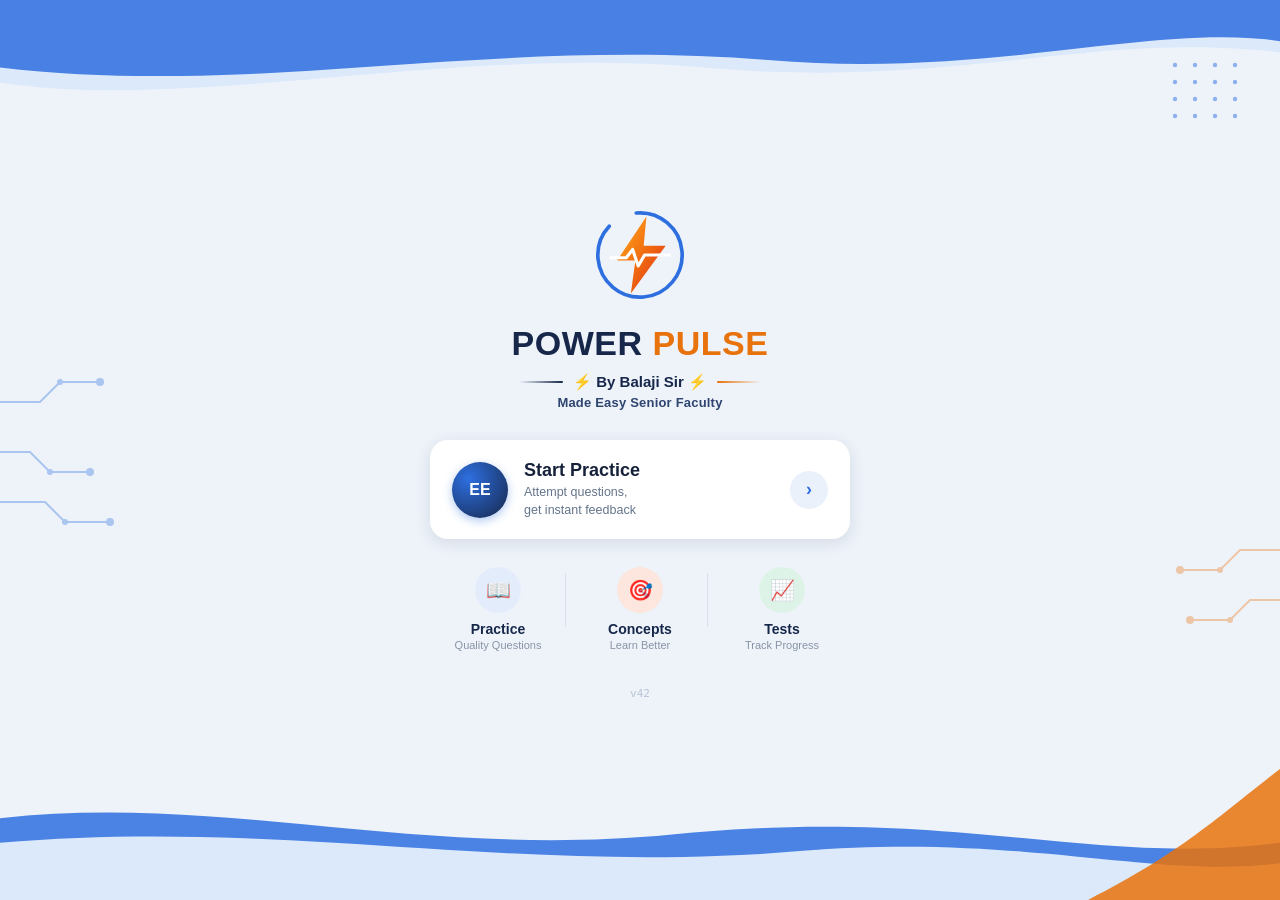
==== index.html @ 4024af56 "Update index.html" ====
<!DOCTYPE html>
<html lang="en">
<head>
<meta charset="UTF-8">
<meta name="viewport" content="width=device-width, initial-scale=1.0, viewport-fit=cover">
<title>Power Pulse - EEE Practice by Balaji Sir</title>
<meta name="theme-color" content="#16274A">
<link rel="manifest" href="manifest.json">
<link rel="apple-touch-icon" href="icons/icon-192.png">
<meta name="apple-mobile-web-app-capable" content="yes">
<meta name="apple-mobile-web-app-status-bar-style" content="black-translucent">
<link rel="stylesheet" href="style.css">
<link rel="stylesheet" href="libs/katex/katex.min.css">
<script>
// If this page was opened directly (bookmarked/shared link, not via the
// "Start Practice" card on the Power Pulse launcher), send the student
// there first - the launcher should always be the first thing they see.
if (!sessionStorage.getItem('cameFromLauncher')) {
  window.location.replace('home.html');
}
</script>
</head>
<body>

<header class="app-header">
  <a href="home.html" class="icon-btn home-link" aria-label="Home" style="text-decoration:none;display:flex;flex-direction:column;align-items:center;justify-content:center;gap:1px;width:auto;padding:0 4px;">
    <span style="font-size:20px;line-height:1;">&#8962;</span>
    <span style="font-size:8px;line-height:1;font-weight:700;letter-spacing:0.5px;">HOME</span>
  </a>
  <button id="backBtn" class="icon-btn" aria-label="Back">&#8592;</button>
  <button id="fwdBtn" class="icon-btn" aria-label="Forward">&#8594;</button>
  <button id="topicsBtn" class="icon-btn hidden" aria-label="Topics" style="display:flex;flex-direction:column;align-items:center;justify-content:center;gap:1px;width:auto;padding:0 4px;">
    <span style="font-size:18px;line-height:1;">&#9776;</span>
    <span style="font-size:8px;line-height:1;font-weight:700;letter-spacing:0.5px;">TOPICS</span>
  </button>
  <img src="icons/icon-192.png" alt="EE" style="width:28px;height:28px;border-radius:7px;">
  <h1 id="headerTitle">EEE Practice</h1>
  <button id="paletteToggleBtn" class="icon-btn hidden" aria-label="Question Palette">&#9638;</button>
</header>

<div id="examStrip" class="exam-strip hidden">
  <span id="examProgressText"></span>
  <span id="stopwatchDisplay" class="stopwatch-pill" aria-label="Optional stopwatch">&#9201; 00:00</span>
  <button id="calcToggleBtn" class="calc-toggle-btn" aria-label="Scientific calculator">&#128290;</button>
  <span class="self-paced-tag">Self-paced</span>
</div>

<div id="calcDrawer" class="calc-drawer calc-closed">
  <div class="calc-header">
    <span>Scientific Calculator</span>
    <button id="calcAngleModeBtn" class="calc-mode-btn">DEG</button>
    <button id="calcCloseBtn" class="calc-close-btn" aria-label="Close calculator">&#10005;</button>
  </div>
  <div id="calcDisplay" class="calc-display">0</div>
  <div class="calc-grid">
    <button class="calc-btn calc-fn" data-fn="sin">sin</button>
    <button class="calc-btn calc-fn" data-fn="cos">cos</button>
    <button class="calc-btn calc-fn" data-fn="tan">tan</button>
    <button class="calc-btn calc-op" data-val="(">(</button>
    <button class="calc-btn calc-op" data-val=")">)</button>

    <button class="calc-btn calc-fn" data-fn="log">log</button>
    <button class="calc-btn calc-fn" data-fn="ln">ln</button>
    <button class="calc-btn calc-fn" data-fn="sqrt">&#8730;</button>
    <button class="calc-btn calc-op" data-val="^">x^y</button>
    <button class="calc-btn calc-clear" data-action="clear">C</button>

    <button class="calc-btn calc-num" data-val="7">7</button>
    <button class="calc-btn calc-num" data-val="8">8</button>
    <button class="calc-btn calc-num" data-val="9">9</button>
    <button class="calc-btn calc-op" data-val="/">&#247;</button>
    <button class="calc-btn calc-back" data-action="back">&#9003;</button>

    <button class="calc-btn calc-num" data-val="4">4</button>
    <button class="calc-btn calc-num" data-val="5">5</button>
    <button class="calc-btn calc-num" data-val="6">6</button>
    <button class="calc-btn calc-op" data-val="*">&#215;</button>
    <button class="calc-btn calc-const" data-val="pi">&#960;</button>

    <button class="calc-btn calc-num" data-val="1">1</button>
    <button class="calc-btn calc-num" data-val="2">2</button>
    <button class="calc-btn calc-num" data-val="3">3</button>
    <button class="calc-btn calc-op" data-val="-">&#8722;</button>
    <button class="calc-btn calc-const" data-val="e">e</button>

    <button class="calc-btn calc-num" data-val="0">0</button>
    <button class="calc-btn calc-num" data-val=".">.</button>
    <button class="calc-btn calc-eq" data-action="equals">=</button>
    <button class="calc-btn calc-op" data-val="+">+</button>
    <button class="calc-btn calc-pct" data-val="%">%</button>
  </div>
</div>

<main id="app"></main>

<div id="examActionBar" class="exam-action-bar hidden">
  <button id="prevBtn" class="btn btn-secondary">&#8249; Previous</button>
  <button id="markReviewBtn" class="btn btn-secondary">Mark for Review &amp; Next</button>
  <button id="saveNextBtn" class="btn btn-primary">Save &amp; Next</button>
</div>

<div id="paletteOverlay" class="palette-overlay hidden">
  <div class="palette-sheet">
    <div class="palette-header">
      <h2>Question Palette</h2>
      <button id="closePaletteBtn" class="icon-btn" aria-label="Close">&times;</button>
    </div>
    <div class="palette-legend">
      <span><i class="dot dot-not-visited"></i>Not Visited</span>
      <span><i class="dot dot-not-answered"></i>Not Answered</span>
      <span><i class="dot dot-answered"></i>Answered</span>
      <span><i class="dot dot-marked"></i>Marked for Review</span>
    </div>
    <div id="paletteGrid" class="palette-grid"></div>
    <button id="submitTestBtn" class="btn btn-primary full-width">Submit Test</button>
  </div>
</div>

<div id="submitConfirmModal" class="modal hidden">
  <div class="modal-box">
    <h2>Submit Test?</h2>
    <div id="submitSummary" class="submit-summary"></div>
    <div class="modal-actions">
      <button id="cancelSubmitBtn" class="btn btn-secondary">Continue Test</button>
      <button id="confirmSubmitBtn" class="btn btn-primary">Yes, Submit</button>
    </div>
  </div>
</div>

<div id="videoPromptModal" class="modal hidden">
  <div class="modal-box">
    <h2>Video Solution</h2>
    <p>That wasn't correct. Would you like to watch the video solution?</p>
    <div class="modal-actions">
      <button id="watchNowBtn" class="btn btn-primary">Watch Now</button>
      <button id="watchAfterBtn" class="btn btn-secondary">After Test</button>
    </div>
  </div>
</div>

<div id="videoPlayerModal" class="modal hidden">
  <div class="modal-box modal-video">
    <div class="video-wrap">
      <iframe id="videoFrame" src="" title="Video Solution" allow="autoplay; encrypted-media" allowfullscreen></iframe>
      <video id="videoFileEl" class="hidden" controls playsinline></video>
    </div>
    <button id="closeVideoBtn" class="btn btn-primary full-width">Done - Continue</button>
  </div>
</div>

<script src="libs/katex/katex.min.js"></script>
<script src="libs/katex/auto-render.min.js"></script>
<script src="app.js"></script>
</body>
</html>
---- style.css ----
:root{
  --primary:#16274A;
  --primary-light:#2E4570;
  --accent:#C97A2B;
  --accent-light:#E8A33D;
  --correct:#2F9E52;
  --wrong:#D64545;
  --marked:#7B4FA0;
  --notvisited:#9AA5B8;
  --bg:#EAF1F6;
  --card:#ffffff;
  --text:#16213A;
  --muted:#64748B;
  --mono:ui-monospace,SFMono-Regular,Menlo,Consolas,'Liberation Mono',monospace;
}
*{box-sizing:border-box;margin:0;padding:0;}
body{
  font-family:-apple-system,BlinkMacSystemFont,'Segoe UI',Roboto,Arial,sans-serif;
  background-color:var(--bg);
  /* Faint blueprint/graph-paper grid - the signature backdrop texture */
  background-image:
    linear-gradient(rgba(22,39,74,0.045) 1px, transparent 1px),
    linear-gradient(90deg, rgba(22,39,74,0.045) 1px, transparent 1px);
  background-size:22px 22px;
  color:var(--text);
  padding-bottom:24px;
  min-height:100vh;
}
.app-header{
  background:var(--primary);
  background-image:linear-gradient(135deg, var(--primary) 0%, var(--primary-light) 100%);
  color:#fff;
  display:flex;
  align-items:center;
  gap:12px;
  padding:14px 16px;
  position:sticky;
  top:0;
  z-index:10;
  border-bottom:2px solid var(--accent);
  box-shadow:0 2px 8px rgba(22,39,74,0.15);
}
.app-header h1{font-size:17px;font-weight:700;flex:1;letter-spacing:0.2px;}
.icon-btn{
  background:none;border:none;color:#fff;font-size:20px;cursor:pointer;
  width:32px;height:32px;flex-shrink:0;
}
.hidden{display:none !important;}

.exam-strip{
  background:#DCE7F0;color:var(--primary);
  display:flex;justify-content:space-between;align-items:center;
  padding:8px 16px;font-size:13px;font-weight:700;
  position:sticky;top:58px;z-index:9;
  font-family:var(--mono);
  border-bottom:1px solid rgba(22,39,74,0.08);
}
.self-paced-tag{background:var(--accent-light);color:#4A2E00;padding:2px 10px;border-radius:10px;font-size:11px;font-family:-apple-system,sans-serif;font-weight:700;}
.stopwatch-pill{
  background:#fff;color:var(--primary);border:1px solid #C7D2E0;
  padding:3px 10px;border-radius:10px;font-family:var(--mono);font-size:12px;
  font-weight:700;cursor:pointer;user-select:none;
}
.stopwatch-pill.running{background:var(--primary);color:#fff;border-color:var(--primary);}

.calc-toggle-btn{
  background:#fff;color:var(--primary);border:1px solid #C7D2E0;
  padding:3px 9px;border-radius:10px;font-size:14px;cursor:pointer;line-height:1.6;
}
.calc-toggle-btn.active{background:var(--accent);color:#fff;border-color:var(--accent);}

#app.calc-open{padding-bottom:60vh;transition:padding-bottom 0.2s;}

.calc-drawer{
  position:fixed;left:0;right:0;bottom:0;z-index:50;
  background:#fff;border-top-left-radius:16px;border-top-right-radius:16px;
  box-shadow:0 -4px 20px rgba(22,39,74,0.25);
  max-height:56vh;display:flex;flex-direction:column;
  transform:translateY(0);transition:transform 0.25s ease;
}
.calc-drawer.calc-closed{transform:translateY(105%);}
.calc-header{
  display:flex;align-items:center;gap:10px;padding:10px 14px;
  border-bottom:1px solid #EAF1F6;font-weight:700;color:var(--primary);font-size:13px;
}
.calc-header span{flex:1;}
.calc-mode-btn{
  background:#EAF1F6;color:var(--primary);border:none;border-radius:8px;
  padding:5px 10px;font-size:12px;font-weight:700;cursor:pointer;font-family:var(--mono);
}
.calc-mode-btn.rad{background:var(--accent);color:#fff;}
.calc-close-btn{background:none;border:none;font-size:16px;color:var(--muted);cursor:pointer;padding:4px 6px;}
.calc-display{
  padding:14px 16px;text-align:right;font-family:var(--mono);
  font-size:26px;font-weight:700;color:var(--text);background:#F4F6FB;
  overflow-x:auto;white-space:nowrap;min-height:24px;
}
.calc-grid{
  display:grid;grid-template-columns:repeat(5,1fr);gap:6px;padding:10px;overflow-y:auto;
}
.calc-btn{
  border:none;border-radius:10px;padding:12px 0;font-size:15px;font-weight:700;
  cursor:pointer;font-family:var(--mono);background:#EAF1F6;color:var(--text);
}
.calc-btn:active{opacity:0.7;}
.calc-fn{background:#DDE7F5;color:var(--primary);font-size:12px;}
.calc-op{background:#FDECD9;color:#8A4B00;}
.calc-num{background:#fff;border:1px solid #E4E9F2;}
.calc-const{background:#E4EFEA;color:#1C6B44;}
.calc-clear{background:var(--wrong);color:#fff;}
.calc-back{background:#EAF1F6;}
.calc-eq{background:var(--primary);color:#fff;}
.calc-pct{background:#F0E6FB;color:#5A2E8A;}

#app{max-width:640px;margin:0 auto;padding:16px;padding-bottom:90px;}

.list-card{
  background:var(--card);border-radius:12px;padding:16px;margin-bottom:12px;
  box-shadow:0 1px 3px rgba(22,39,74,0.1);cursor:pointer;
  display:flex;justify-content:space-between;align-items:center;
  border-left:3px solid transparent;
  transition:border-color .15s;
}
.list-card:active{transform:scale(0.98);border-left-color:var(--accent);}
.list-card .meta{font-size:13px;color:var(--muted);margin-top:4px;}

.level-btn{
  display:inline-block;padding:10px 20px;border-radius:20px;
  background:var(--primary);background-image:linear-gradient(135deg, var(--primary), var(--primary-light));
  color:#fff;margin:6px 8px 6px 0;border:none;font-size:15px;cursor:pointer;font-weight:600;
  box-shadow:0 2px 6px rgba(22,39,74,0.25);
}
.level-btn.disabled{background:#c9cfe0;background-image:none;cursor:not-allowed;box-shadow:none;}

.question-card{
  background:var(--card);border-radius:14px;padding:20px;
  box-shadow:0 1px 3px rgba(22,39,74,0.1);
  border-top:3px solid var(--accent);
}
.question-text{font-size:17px;font-weight:600;margin-bottom:18px;line-height:1.4;}
.question-image{max-width:100%;border-radius:10px;margin-bottom:18px;display:block;border:1px solid #DCE3EC;}
.fill-answer-wrap{margin-top:4px;}
.fill-answer-input{
  width:100%;padding:14px;border-radius:10px;border:2px solid #DCE3EC;
  font-size:16px;margin-bottom:10px;font-family:var(--mono);
}
.fill-answer-input.correct{border-color:var(--correct);background:#EAF7EE;color:var(--correct);font-weight:700;}
.fill-answer-input.wrong{border-color:var(--wrong);background:#FBEAEA;color:var(--wrong);font-weight:700;}
.fill-answer-input[disabled]{cursor:default;}
.fill-correct-line{color:var(--correct);font-weight:600;font-size:14px;margin-top:-4px;margin-bottom:10px;}
.raw-text{
  width:100%;min-height:90px;border-radius:10px;border:1px solid #ccd7e3;
  padding:12px;font-size:14px;font-family:inherit;margin-bottom:14px;resize:vertical;
}
.row-label{font-size:11px;color:var(--muted);font-weight:700;margin-bottom:6px;display:block;text-transform:uppercase;letter-spacing:0.4px;}

.option{
  display:flex;align-items:center;gap:12px;
  width:100%;text-align:left;padding:13px 16px;margin-bottom:10px;
  border:2px solid #DCE3EC;border-radius:10px;background:#fff;
  font-size:15px;cursor:pointer;
  transition:border-color .12s, background .12s;
}
.option:active{background:#F1F5F9;}
.option .opt-letter{
  width:26px;height:26px;border-radius:50%;border:2px solid #C7D2E0;
  display:flex;align-items:center;justify-content:center;font-size:13px;font-weight:700;
  color:var(--muted);flex-shrink:0;font-family:var(--mono);
}
.option.correct{border-color:var(--correct);background:#EAF7EE;font-weight:600;}
.option.correct .opt-letter{border-color:var(--correct);background:var(--correct);color:#fff;}
.option.wrong{border-color:var(--wrong);background:#FBEAEA;font-weight:600;}
.option.wrong .opt-letter{border-color:var(--wrong);background:var(--wrong);color:#fff;}
.option[disabled]{cursor:default;}

.btn{padding:12px 18px;border-radius:10px;border:none;font-size:14px;font-weight:600;cursor:pointer;}
.btn-primary{background:var(--primary);background-image:linear-gradient(135deg, var(--primary), var(--primary-light));color:#fff;box-shadow:0 2px 6px rgba(22,39,74,0.25);}
.btn-secondary{background:#E4EAF1;color:var(--text);}
.full-width{width:100%;margin-top:14px;}

.exam-action-bar{
  position:fixed;bottom:0;left:0;right:0;background:#fff;
  border-top:1px solid #DCE3EC;padding:10px 16px;
  display:flex;gap:10px;z-index:20;
  padding-bottom:calc(10px + env(safe-area-inset-bottom));
  box-shadow:0 -2px 8px rgba(22,39,74,0.06);
}
.exam-action-bar .btn{flex:1;}
.exam-action-bar .btn:disabled{opacity:0.4;cursor:not-allowed;}

.palette-overlay{
  position:fixed;inset:0;background:rgba(15,23,42,0.5);z-index:50;
  display:flex;align-items:flex-end;justify-content:center;
}
.palette-sheet{
  background:#fff;width:100%;max-width:640px;border-radius:16px 16px 0 0;
  padding:18px;max-height:80vh;overflow-y:auto;
  border-top:3px solid var(--accent);
}
.palette-header{display:flex;justify-content:space-between;align-items:center;margin-bottom:12px;}
.palette-header h2{font-size:17px;}
.palette-header .icon-btn{color:var(--text);}
.palette-legend{display:flex;flex-wrap:wrap;gap:10px;font-size:11px;color:var(--muted);margin-bottom:14px;}
.palette-legend span{display:flex;align-items:center;gap:4px;}
.dot{width:10px;height:10px;border-radius:50%;display:inline-block;}
.dot-not-visited{background:var(--notvisited);}
.dot-not-answered{background:var(--wrong);}
.dot-answered{background:var(--correct);}
.dot-marked{background:var(--marked);}

.palette-grid{
  display:grid;grid-template-columns:repeat(6, 1fr);gap:8px;margin-bottom:16px;
}
.palette-num{
  aspect-ratio:1;border-radius:8px;border:none;font-weight:700;font-size:13px;
  color:#fff;cursor:pointer;background:var(--notvisited);font-family:var(--mono);
}
.palette-num.current{outline:3px solid var(--accent);outline-offset:1px;}
.palette-num.not-answered{background:var(--wrong);box-shadow:0 0 0 rgba(214,69,69,0);}
.palette-num.answered{background:var(--correct);box-shadow:0 1px 4px rgba(47,158,82,0.4);}
.palette-num.marked{background:var(--marked);}
.palette-num.answered-marked{background:linear-gradient(135deg, var(--correct) 50%, var(--marked) 50%);}

.modal{
  position:fixed;inset:0;background:rgba(15,23,42,0.55);
  display:flex;align-items:center;justify-content:center;z-index:100;padding:20px;
}
.modal-box{background:#fff;border-radius:14px;padding:22px;max-width:480px;width:100%;border-top:3px solid var(--accent);}
.modal-box h2{margin-bottom:10px;font-size:18px;color:var(--primary);}
.modal-box p{color:var(--muted);margin-bottom:18px;font-size:14px;}
.modal-actions{display:flex;gap:10px;}
.modal-actions .btn{flex:1;}
.modal-video{max-width:600px;}
.video-wrap{position:relative;padding-top:56.25%;border-radius:10px;overflow:hidden;background:#000;}
.video-wrap iframe{position:absolute;top:0;left:0;width:100%;height:100%;border:none;}
.video-wrap video{position:absolute;top:0;left:0;width:100%;height:100%;background:#000;}

.submit-summary{
  display:grid;grid-template-columns:1fr 1fr;gap:8px;margin-bottom:6px;font-size:14px;
}
.submit-summary div{background:var(--bg);border-radius:8px;padding:10px;}
.submit-summary .num{font-size:20px;font-weight:700;display:block;font-family:var(--mono);color:var(--primary);}

.correct-panel{margin-top:14px;border-top:1px dashed #DCE3EC;padding-top:12px;}
.correct-panel-label{font-size:13px;font-weight:700;color:var(--correct);margin-bottom:8px;}
.correct-panel-toggle{
  background:none;border:none;color:var(--accent);font-weight:700;font-size:14px;
  cursor:pointer;padding:0;display:flex;align-items:center;gap:6px;
}
.correct-panel-toggle .chev{font-size:11px;}
.correct-panel-body{margin-top:10px;background:var(--bg);border-radius:10px;padding:12px 14px;border-left:3px solid var(--accent-light);}
.correct-panel-body .explanation-image{max-width:100%;border-radius:8px;margin-bottom:10px;display:block;}
.correct-panel-body .audio-explanation{width:100%;margin-bottom:10px;display:block;}
.correct-panel-body .explanation-text{font-size:14px;color:var(--text);line-height:1.5;margin-bottom:8px;}
.correct-panel-body .video-link{color:var(--primary);font-weight:700;font-size:14px;cursor:pointer;text-decoration:underline;}

.wrong-panel{
  margin-top:14px;background:#FBEAEA;border-radius:10px;padding:14px;
  border-left:3px solid var(--wrong);
}
.wrong-panel-label{font-size:13px;font-weight:700;color:var(--wrong);margin-bottom:8px;}
.wrong-panel .explanation-image{max-width:100%;border-radius:8px;margin-bottom:10px;display:block;}
.wrong-panel .audio-explanation{width:100%;margin-bottom:10px;display:block;}
.wrong-panel .explanation-text{font-size:14px;color:var(--text);line-height:1.5;margin-bottom:8px;}
.wrong-panel .video-link{color:var(--primary);font-weight:700;font-size:14px;cursor:pointer;text-decoration:underline;}

.result-row{
  background:var(--card);border-radius:10px;padding:14px;margin-bottom:10px;
  box-shadow:0 1px 3px rgba(22,39,74,0.08);
  border-left:3px solid #DCE3EC;
}
.result-row .q{font-weight:600;margin-bottom:8px;}
.result-row .ans-line{font-size:14px;margin-bottom:2px;}
.result-row .ans-line.correct-ans{color:var(--correct);}
.result-row .ans-line.wrong-ans{color:var(--wrong);}
.result-row .not-attempted{color:var(--muted);font-style:italic;}
.result-row .video-link{
  margin-top:8px;display:inline-block;color:var(--primary);font-weight:700;
  font-size:14px;cursor:pointer;text-decoration:underline;
}

/* Signature element: score shown like a digital multimeter / LCD readout */
.score-summary{
  background:var(--primary);
  background-image:linear-gradient(160deg, var(--primary) 0%, #0F1B33 100%);
  color:#fff;border-radius:14px;padding:22px 20px;
  text-align:center;margin-bottom:16px;
  position:relative;overflow:hidden;
}
.score-summary::before{
  content:'';position:absolute;top:0;left:0;right:0;height:2px;
  background:linear-gradient(90deg, transparent, var(--accent-light), transparent);
}
.score-summary .big{
  font-size:38px;font-weight:700;font-family:var(--mono);
  color:var(--accent-light);letter-spacing:1px;
  text-shadow:0 0 12px rgba(232,163,61,0.35);
}

/* ---------- Subject themes ----------
   Power Systems: blueprint navy + copper (default, set in :root above)
   Measurements: instrument-panel teal + cyan, evoking an oscilloscope screen
   Applied as a class on <body> based on which subject is currently open,
   so the whole screen - not just an icon - signals which subject you're in. */
body.theme-measurements{
  --primary:#0E4F4A;
  --primary-light:#146B64;
  --accent:#22B8CF;
  --accent-light:#5FD8E8;
}
body.theme-measurements .score-summary .big{
  text-shadow:0 0 12px rgba(95,216,232,0.4);
}

/* Subject-card preview accents on the Subject-selection screen itself,
   before a theme is active - gives the color association immediately. */
.list-card.subject-power{border-left-color:#C97A2B;}
.list-card.subject-measurements{border-left-color:#22B8CF;}
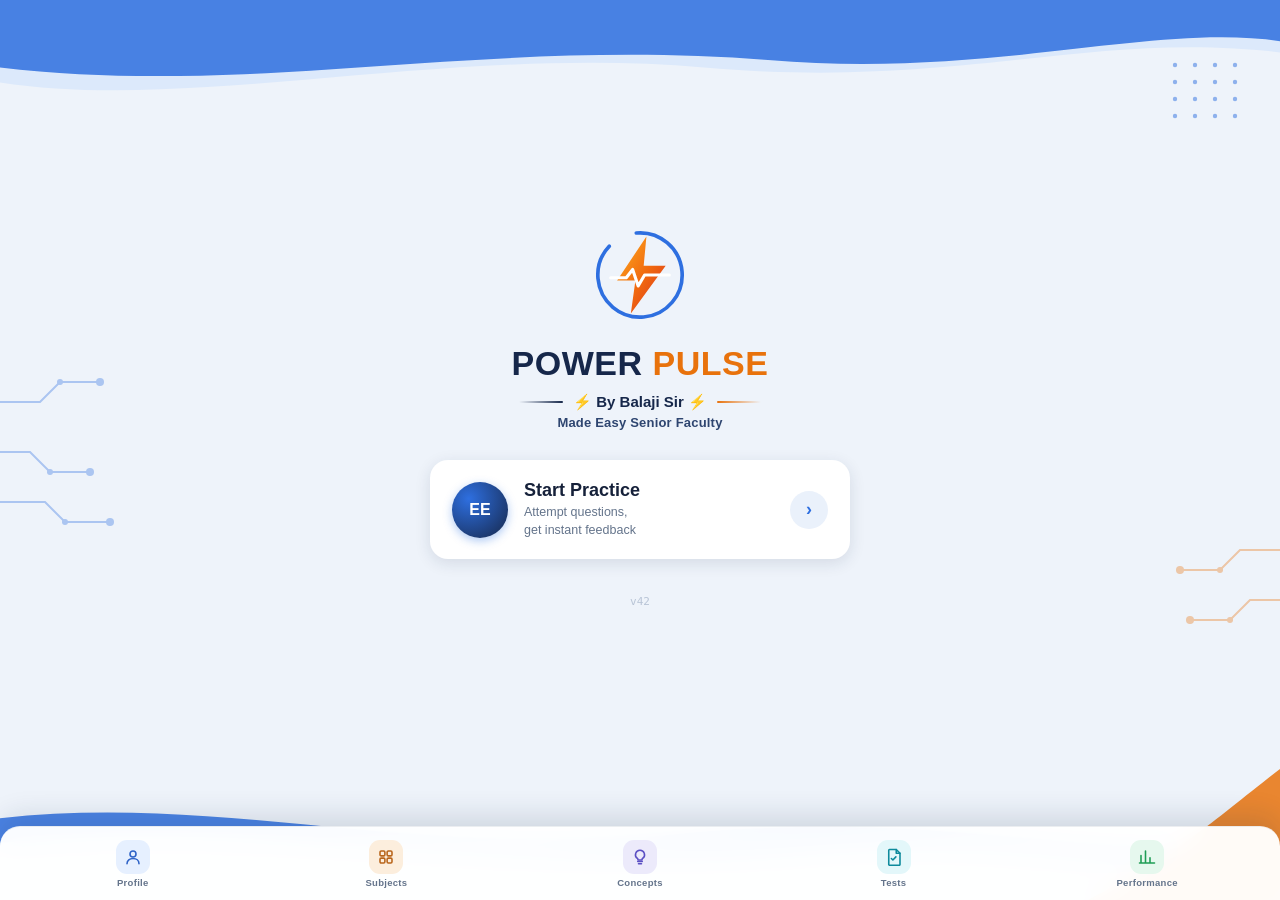
==== commit 1cdbc650: "Update index.html" ====
--- a/index.html
+++ b/index.html
@@ -23,17 +23,12 @@
 <body>
 
 <header class="app-header">
-  <a href="home.html" class="icon-btn home-link" aria-label="Home" style="text-decoration:none;display:flex;flex-direction:column;align-items:center;justify-content:center;gap:1px;width:auto;padding:0 4px;">
-    <span style="font-size:20px;line-height:1;">&#8962;</span>
-    <span style="font-size:8px;line-height:1;font-weight:700;letter-spacing:0.5px;">HOME</span>
+  <button id="headerBackBtn" class="icon-btn hidden" aria-label="Back" style="margin-right:2px;">
+    <svg viewBox="0 0 24 24" style="width:22px;height:22px;fill:none;stroke:#fff;stroke-width:2.2;stroke-linecap:round;stroke-linejoin:round;"><path d="M19 12H5"/><path d="M11 6l-6 6 6 6"/></svg>
+  </button>
+  <a href="home.html" aria-label="Power Pulse Home" style="display:flex;align-items:center;text-decoration:none;">
+    <img src="icons/icon-192.png" alt="EE" style="width:30px;height:30px;border-radius:8px;">
   </a>
-  <button id="backBtn" class="icon-btn" aria-label="Back">&#8592;</button>
-  <button id="fwdBtn" class="icon-btn" aria-label="Forward">&#8594;</button>
-  <button id="topicsBtn" class="icon-btn hidden" aria-label="Topics" style="display:flex;flex-direction:column;align-items:center;justify-content:center;gap:1px;width:auto;padding:0 4px;">
-    <span style="font-size:18px;line-height:1;">&#9776;</span>
-    <span style="font-size:8px;line-height:1;font-weight:700;letter-spacing:0.5px;">TOPICS</span>
-  </button>
-  <img src="icons/icon-192.png" alt="EE" style="width:28px;height:28px;border-radius:7px;">
   <h1 id="headerTitle">EEE Practice</h1>
   <button id="paletteToggleBtn" class="icon-btn hidden" aria-label="Question Palette">&#9638;</button>
 </header>
@@ -93,11 +88,51 @@
 
 <main id="app"></main>
 
-<div id="examActionBar" class="exam-action-bar hidden">
-  <button id="prevBtn" class="btn btn-secondary">&#8249; Previous</button>
-  <button id="markReviewBtn" class="btn btn-secondary">Mark for Review &amp; Next</button>
-  <button id="saveNextBtn" class="btn btn-primary">Save &amp; Next</button>
-</div>
+<nav id="primaryTabBar" class="primary-tab-bar hidden" aria-label="Main sections">
+  <button id="tabProfile" class="ptb-item" aria-label="Profile">
+    <svg viewBox="0 0 24 24" aria-hidden="true"><circle cx="12" cy="8" r="4"/><path d="M4 21c0-4.4 3.6-7 8-7s8 2.6 8 7"/></svg>
+    <span>Profile</span>
+  </button>
+  <button id="tabSubjects" class="ptb-item" aria-label="Subjects">
+    <svg viewBox="0 0 24 24" aria-hidden="true"><rect x="4" y="4" width="6.5" height="6.5" rx="1.6"/><rect x="13.5" y="4" width="6.5" height="6.5" rx="1.6"/><rect x="4" y="13.5" width="6.5" height="6.5" rx="1.6"/><rect x="13.5" y="13.5" width="6.5" height="6.5" rx="1.6"/></svg>
+    <span>Subjects</span>
+  </button>
+  <button id="tabConcepts" class="ptb-item" aria-label="Concepts">
+    <svg viewBox="0 0 24 24" aria-hidden="true"><path d="M9 18h6"/><path d="M10 21h4"/><path d="M12 3a6 6 0 0 0-3.5 10.9c.5.4.8 1 .8 1.6v.5h5.4v-.5c0-.6.3-1.2.8-1.6A6 6 0 0 0 12 3Z"/></svg>
+    <span>Concepts</span>
+  </button>
+  <button id="tabTests" class="ptb-item" aria-label="Tests">
+    <svg viewBox="0 0 24 24" aria-hidden="true"><path d="M6 2h9l5 5v15a1 1 0 0 1-1 1H6a1 1 0 0 1-1-1V3a1 1 0 0 1 1-1Z"/><path d="M15 2v5h5"/><path d="m8.5 14 2 2 4-4.2"/></svg>
+    <span>Tests</span>
+  </button>
+  <button id="tabPerformance" class="ptb-item" aria-label="Performance">
+    <svg viewBox="0 0 24 24" aria-hidden="true"><path d="M4 20V10M10 20V4M16 20v-7M22 20H2"/></svg>
+    <span>Performance</span>
+  </button>
+</nav>
+<nav id="bottomNav" class="bottom-nav hidden" aria-label="Navigation">
+  <a href="home.html" id="homeBtn" class="bn-item bn-home" aria-label="Home">
+    <svg viewBox="0 0 24 24" aria-hidden="true"><path d="M3 11.5 12 4l9 7.5"/><path d="M5.5 10v10h4.5v-5.5h4V20h4.5V10"/></svg>
+    <span>Home</span>
+  </a>
+  <button id="topicsBtn" class="bn-item hidden" aria-label="Topics">
+    <svg viewBox="0 0 24 24" aria-hidden="true"><rect x="4" y="4" width="6.5" height="6.5" rx="1.6"/><rect x="13.5" y="4" width="6.5" height="6.5" rx="1.6"/><rect x="4" y="13.5" width="6.5" height="6.5" rx="1.6"/><rect x="13.5" y="13.5" width="6.5" height="6.5" rx="1.6"/></svg>
+    <span>Topics</span>
+  </button>
+  <button id="backBtn" class="bn-item" aria-label="Back">
+    <svg viewBox="0 0 24 24" aria-hidden="true"><path d="M19 12H5"/><path d="M11 6l-6 6 6 6"/></svg>
+    <span>Back</span>
+  </button>
+  <button id="saveBtn" class="bn-save hidden" aria-label="Save answer">
+    <svg viewBox="0 0 24 24" aria-hidden="true"><path d="M5 12.5l4.5 4.5L19 7.5"/></svg>
+    <span id="saveBtnLabel">Save</span>
+  </button>
+  <button id="fwdBtn" class="bn-item" aria-label="Forward">
+    <svg viewBox="0 0 24 24" aria-hidden="true"><path d="M5 12h14"/><path d="M13 6l6 6-6 6"/></svg>
+    <span>Forward</span>
+  </button>
+</nav>
+<div id="toast" class="toast" role="status" aria-live="polite"></div>
 
 <div id="paletteOverlay" class="palette-overlay hidden">
   <div class="palette-sheet">
@@ -109,7 +144,6 @@
       <span><i class="dot dot-not-visited"></i>Not Visited</span>
       <span><i class="dot dot-not-answered"></i>Not Answered</span>
       <span><i class="dot dot-answered"></i>Answered</span>
-      <span><i class="dot dot-marked"></i>Marked for Review</span>
     </div>
     <div id="paletteGrid" class="palette-grid"></div>
     <button id="submitTestBtn" class="btn btn-primary full-width">Submit Test</button>
--- a/style.css
+++ b/style.css
@@ -112,7 +112,7 @@
 .calc-eq{background:var(--primary);color:#fff;}
 .calc-pct{background:#F0E6FB;color:#5A2E8A;}
 
-#app{max-width:640px;margin:0 auto;padding:16px;padding-bottom:90px;}
+#app{max-width:640px;margin:0 auto;padding:16px;padding-bottom:120px;}
 
 .list-card{
   background:var(--card);border-radius:12px;padding:16px;margin-bottom:12px;
@@ -123,6 +123,16 @@
 }
 .list-card:active{transform:scale(0.98);border-left-color:var(--accent);}
 .list-card .meta{font-size:13px;color:var(--muted);margin-top:4px;}
+
+/* ---------- Icon badges (Subjects, Topics, Profile, Test History, etc.) ---------- */
+.list-card-main{display:flex;align-items:center;gap:13px;min-width:0;}
+.icon-badge{
+  flex-shrink:0;width:42px;height:42px;border-radius:13px;
+  display:flex;align-items:center;justify-content:center;
+}
+.icon-badge svg{width:22px;height:22px;fill:none;stroke-width:2;stroke-linecap:round;stroke-linejoin:round;}
+.icon-badge.sm{width:36px;height:36px;border-radius:11px;}
+.icon-badge.sm svg{width:18px;height:18px;}
 
 .level-btn{
   display:inline-block;padding:10px 20px;border-radius:20px;
@@ -178,15 +188,91 @@
 .btn-secondary{background:#E4EAF1;color:var(--text);}
 .full-width{width:100%;margin-top:14px;}
 
-.exam-action-bar{
-  position:fixed;bottom:0;left:0;right:0;background:#fff;
-  border-top:1px solid #DCE3EC;padding:10px 16px;
-  display:flex;gap:10px;z-index:20;
-  padding-bottom:calc(10px + env(safe-area-inset-bottom));
-  box-shadow:0 -2px 8px rgba(22,39,74,0.06);
-}
-.exam-action-bar .btn{flex:1;}
-.exam-action-bar .btn:disabled{opacity:0.4;cursor:not-allowed;}
+/* ---------- Primary tab bar (Profile / Subjects / Concepts / Tests / Performance) ---------- */
+.primary-tab-bar{
+  position:fixed;left:0;right:0;bottom:0;z-index:20;
+  max-width:640px;margin:0 auto;
+  display:flex;align-items:stretch;justify-content:space-between;
+  padding:6px 4px calc(6px + env(safe-area-inset-bottom));
+  background:rgba(255,255,255,0.97);
+  -webkit-backdrop-filter:saturate(1.4) blur(12px);backdrop-filter:saturate(1.4) blur(12px);
+  border-top:1px solid rgba(22,39,74,0.08);
+  box-shadow:0 -8px 24px rgba(22,39,74,0.10);
+}
+.ptb-item{
+  flex:1;min-width:0;
+  display:flex;flex-direction:column;align-items:center;justify-content:center;gap:3px;
+  min-height:56px;padding:6px 2px;border:none;background:none;border-radius:14px;
+  color:#8893A8;cursor:pointer;font-family:inherit;-webkit-tap-highlight-color:transparent;
+  transition:color .15s,background .15s,transform .1s;
+}
+.ptb-item svg{width:23px;height:23px;fill:none;stroke:currentColor;stroke-width:2;stroke-linecap:round;stroke-linejoin:round;transition:stroke .15s;}
+.ptb-item span{font-size:9.5px;font-weight:700;letter-spacing:.3px;line-height:1;white-space:nowrap;}
+.ptb-item:active{transform:scale(.93);}
+.ptb-item.active{color:var(--accent, #C97A2B);}
+.ptb-item.active svg{stroke-width:2.3;}
+body.theme-measurements .ptb-item.active{color:#0E8A9C;}
+
+/* ---------- Bottom navigation bar (Home / Topics / Back / Save / Forward) ---------- */
+.bottom-nav{
+  position:fixed;left:0;right:0;bottom:0;z-index:20;
+  max-width:640px;margin:0 auto;
+  display:flex;align-items:center;justify-content:space-between;gap:2px;
+  padding:8px 10px calc(8px + env(safe-area-inset-bottom));
+  background:rgba(255,255,255,0.97);
+  -webkit-backdrop-filter:saturate(1.4) blur(12px);backdrop-filter:saturate(1.4) blur(12px);
+  border-top:1px solid rgba(22,39,74,0.08);
+  border-radius:22px 22px 0 0;
+  box-shadow:0 -10px 28px rgba(22,39,74,0.12);
+}
+.bn-item{
+  flex:1;min-width:0;
+  display:flex;flex-direction:column;align-items:center;justify-content:center;gap:4px;
+  min-height:54px;padding:6px 2px;
+  border:none;background:none;border-radius:16px;
+  color:#55647F;text-decoration:none;cursor:pointer;font-family:inherit;
+  -webkit-tap-highlight-color:transparent;
+  transition:background .15s,color .15s,transform .1s;
+}
+.bn-item svg{
+  width:24px;height:24px;fill:none;stroke:currentColor;
+  stroke-width:2;stroke-linecap:round;stroke-linejoin:round;
+}
+.bn-item span{
+  font-size:9.5px;font-weight:800;letter-spacing:.6px;
+  text-transform:uppercase;line-height:1;
+}
+.bn-item:active{background:rgba(22,39,74,0.09);color:var(--primary);transform:scale(.94);}
+.bn-home{color:var(--accent);}
+.bn-save{
+  flex:1.7;min-width:0;
+  display:flex;align-items:center;justify-content:center;gap:8px;
+  min-height:50px;margin:0 4px;padding:0 10px;
+  border:none;border-radius:16px;cursor:pointer;font-family:inherit;
+  font-size:15px;font-weight:800;letter-spacing:.4px;color:#fff;
+  background:linear-gradient(135deg,var(--accent) 0%,var(--accent-light) 100%);
+  box-shadow:0 8px 18px rgba(22,39,74,0.26),inset 0 1px 0 rgba(255,255,255,0.4);
+  -webkit-tap-highlight-color:transparent;
+  transition:transform .1s,box-shadow .15s,background .25s;
+}
+.bn-save svg{
+  width:20px;height:20px;fill:none;stroke:#fff;
+  stroke-width:3;stroke-linecap:round;stroke-linejoin:round;
+}
+.bn-save:active{transform:scale(.95);box-shadow:0 3px 8px rgba(22,39,74,0.25),inset 0 1px 0 rgba(255,255,255,0.3);}
+.bn-save.saved{background:linear-gradient(135deg,#2F9E52 0%,#43BC6B 100%);}
+
+.toast{
+  position:fixed;left:50%;bottom:calc(96px + env(safe-area-inset-bottom));
+  transform:translateX(-50%) translateY(8px);
+  max-width:86vw;padding:10px 18px;border-radius:999px;
+  background:rgba(22,33,58,0.95);color:#fff;
+  font-size:13px;font-weight:600;text-align:center;
+  box-shadow:0 8px 22px rgba(0,0,0,0.25);
+  opacity:0;pointer-events:none;z-index:45;
+  transition:opacity .2s,transform .2s;
+}
+.toast.show{opacity:1;transform:translateX(-50%) translateY(0);}
 
 .palette-overlay{
   position:fixed;inset:0;background:rgba(15,23,42,0.5);z-index:50;
@@ -236,7 +322,7 @@
 .video-wrap video{position:absolute;top:0;left:0;width:100%;height:100%;background:#000;}
 
 .submit-summary{
-  display:grid;grid-template-columns:1fr 1fr;gap:8px;margin-bottom:6px;font-size:14px;
+  display:grid;grid-template-columns:1fr 1fr 1fr;gap:8px;margin-bottom:6px;font-size:12px;
 }
 .submit-summary div{background:var(--bg);border-radius:8px;padding:10px;}
 .submit-summary .num{font-size:20px;font-weight:700;display:block;font-family:var(--mono);color:var(--primary);}
@@ -273,6 +359,10 @@
 .result-row .ans-line{font-size:14px;margin-bottom:2px;}
 .result-row .ans-line.correct-ans{color:var(--correct);}
 .result-row .ans-line.wrong-ans{color:var(--wrong);}
+.review-ques-btn{
+  display:block;margin-top:10px;width:auto;padding:7px 14px;
+  font-size:12.5px;font-weight:700;border-radius:10px;
+}
 .result-row .not-attempted{color:var(--muted);font-style:italic;}
 .result-row .video-link{
   margin-top:8px;display:inline-block;color:var(--primary);font-weight:700;
@@ -314,5 +404,3 @@
 
 /* Subject-card preview accents on the Subject-selection screen itself,
    before a theme is active - gives the color association immediately. */
-.list-card.subject-power{border-left-color:#C97A2B;}
-.list-card.subject-measurements{border-left-color:#22B8CF;}
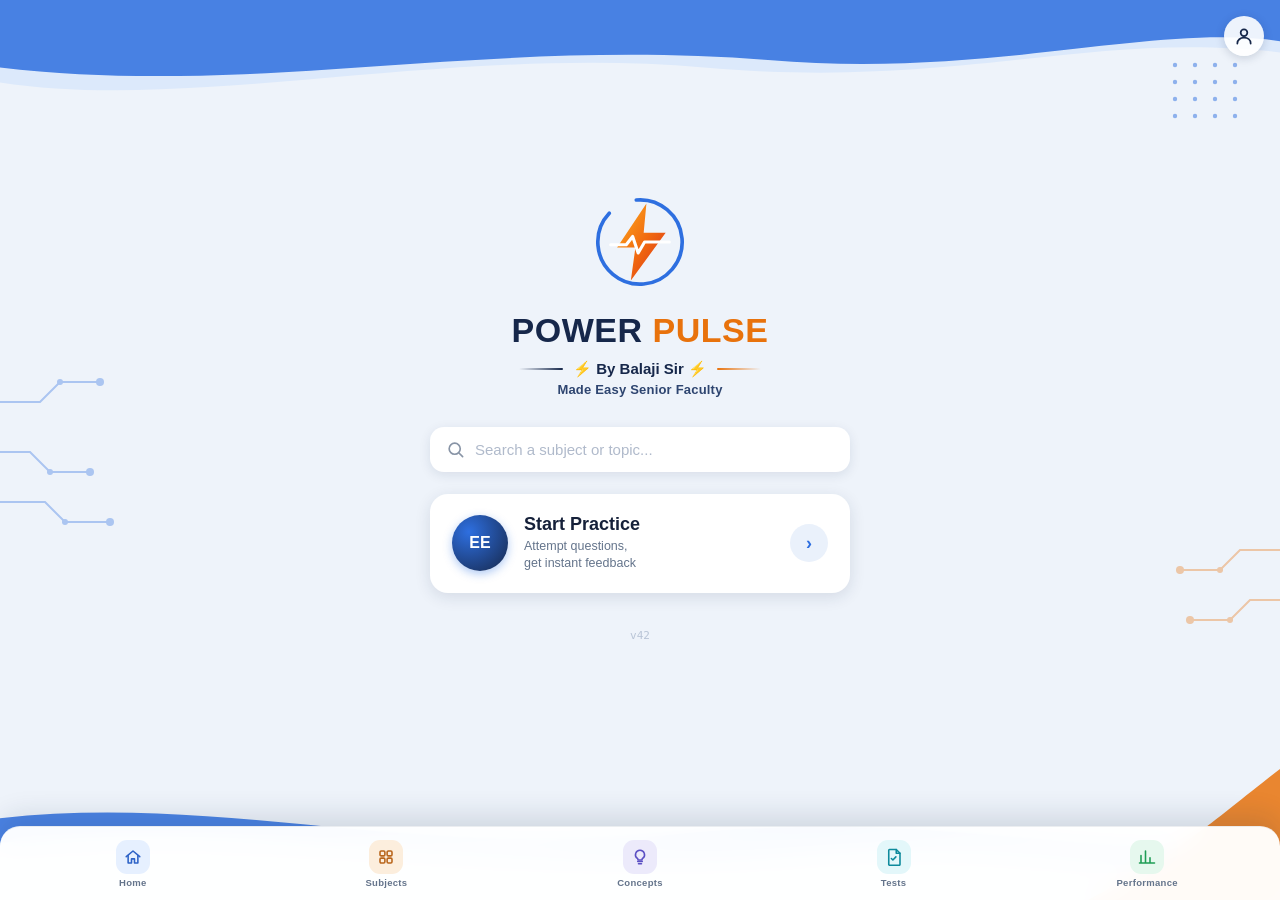
==== commit f700b8a1: "Update index.html" ====
--- a/index.html
+++ b/index.html
@@ -31,6 +31,9 @@
   </a>
   <h1 id="headerTitle">EEE Practice</h1>
   <button id="paletteToggleBtn" class="icon-btn hidden" aria-label="Question Palette">&#9638;</button>
+  <button id="headerProfileBtn" class="icon-btn" aria-label="Profile">
+    <svg viewBox="0 0 24 24" style="width:22px;height:22px;fill:none;stroke:#fff;stroke-width:2.1;stroke-linecap:round;stroke-linejoin:round;"><circle cx="12" cy="8" r="4"/><path d="M4 21c0-4.4 3.6-7 8-7s8 2.6 8 7"/></svg>
+  </button>
 </header>
 
 <div id="examStrip" class="exam-strip hidden">
@@ -89,9 +92,9 @@
 <main id="app"></main>
 
 <nav id="primaryTabBar" class="primary-tab-bar hidden" aria-label="Main sections">
-  <button id="tabProfile" class="ptb-item" aria-label="Profile">
-    <svg viewBox="0 0 24 24" aria-hidden="true"><circle cx="12" cy="8" r="4"/><path d="M4 21c0-4.4 3.6-7 8-7s8 2.6 8 7"/></svg>
-    <span>Profile</span>
+  <button id="tabHome" class="ptb-item" aria-label="Home">
+    <svg viewBox="0 0 24 24" aria-hidden="true"><path d="M3 11.5 12 4l9 7.5"/><path d="M5.5 10v10h4.5v-5.5h4V20h4.5V10"/></svg>
+    <span>Home</span>
   </button>
   <button id="tabSubjects" class="ptb-item" aria-label="Subjects">
     <svg viewBox="0 0 24 24" aria-hidden="true"><rect x="4" y="4" width="6.5" height="6.5" rx="1.6"/><rect x="13.5" y="4" width="6.5" height="6.5" rx="1.6"/><rect x="4" y="13.5" width="6.5" height="6.5" rx="1.6"/><rect x="13.5" y="13.5" width="6.5" height="6.5" rx="1.6"/></svg>
--- a/style.css
+++ b/style.css
@@ -1,406 +1,106 @@
-:root{
-  --primary:#16274A;
-  --primary-light:#2E4570;
-  --accent:#C97A2B;
-  --accent-light:#E8A33D;
-  --correct:#2F9E52;
-  --wrong:#D64545;
-  --marked:#7B4FA0;
-  --notvisited:#9AA5B8;
-  --bg:#EAF1F6;
-  --card:#ffffff;
-  --text:#16213A;
-  --muted:#64748B;
-  --mono:ui-monospace,SFMono-Regular,Menlo,Consolas,'Liberation Mono',monospace;
-}
-*{box-sizing:border-box;margin:0;padding:0;}
-body{
-  font-family:-apple-system,BlinkMacSystemFont,'Segoe UI',Roboto,Arial,sans-serif;
-  background-color:var(--bg);
-  /* Faint blueprint/graph-paper grid - the signature backdrop texture */
-  background-image:
-    linear-gradient(rgba(22,39,74,0.045) 1px, transparent 1px),
-    linear-gradient(90deg, rgba(22,39,74,0.045) 1px, transparent 1px);
-  background-size:22px 22px;
-  color:var(--text);
-  padding-bottom:24px;
-  min-height:100vh;
-}
-.app-header{
-  background:var(--primary);
-  background-image:linear-gradient(135deg, var(--primary) 0%, var(--primary-light) 100%);
-  color:#fff;
-  display:flex;
-  align-items:center;
-  gap:12px;
-  padding:14px 16px;
-  position:sticky;
-  top:0;
-  z-index:10;
-  border-bottom:2px solid var(--accent);
-  box-shadow:0 2px 8px rgba(22,39,74,0.15);
-}
-.app-header h1{font-size:17px;font-weight:700;flex:1;letter-spacing:0.2px;}
-.icon-btn{
-  background:none;border:none;color:#fff;font-size:20px;cursor:pointer;
-  width:32px;height:32px;flex-shrink:0;
-}
-.hidden{display:none !important;}
+const CACHE_NAME = 'eee-practice-v67';
+const ASSETS = [
+  './',
+  './home.html',
+  './index.html',
+  './style.css',
+  './app.js',
+  './manifest.json',
+  './manifest-upload.json',
+  './data/questions.json',
+  './data/config.json',
+  './icons/icon-192.png',
+  './icons/icon-512.png',
+  './icons/icon-teacher-192.png',
+  './icons/icon-teacher-512.png',
+  './upload.html',
+  './upload.js',
+  './libs/pdfjs/pdf.min.mjs',
+  './libs/pdfjs/pdf.worker.min.mjs',
+  './libs/mammoth/mammoth.browser.min.js',
+  './libs/tesseract/tesseract.min.js',
+  './libs/tesseract/worker.min.js',
+  './libs/tesseract/tesseract-core-simd-lstm.wasm',
+  './libs/tesseract/tesseract-core-simd-lstm.wasm.js',
+  './libs/tesseract/eng.traineddata.gz',
+  './libs/pptxgenjs/pptxgen.bundle.js',
+  './libs/katex/katex.min.js',
+  './libs/katex/katex.min.css',
+  './libs/katex/auto-render.min.js',
+  './libs/katex/fonts/KaTeX_AMS-Regular.woff',
+  './libs/katex/fonts/KaTeX_AMS-Regular.woff2',
+  './libs/katex/fonts/KaTeX_Caligraphic-Bold.woff',
+  './libs/katex/fonts/KaTeX_Caligraphic-Bold.woff2',
+  './libs/katex/fonts/KaTeX_Caligraphic-Regular.woff',
+  './libs/katex/fonts/KaTeX_Caligraphic-Regular.woff2',
+  './libs/katex/fonts/KaTeX_Fraktur-Bold.woff',
+  './libs/katex/fonts/KaTeX_Fraktur-Bold.woff2',
+  './libs/katex/fonts/KaTeX_Fraktur-Regular.woff',
+  './libs/katex/fonts/KaTeX_Fraktur-Regular.woff2',
+  './libs/katex/fonts/KaTeX_Main-Bold.woff',
+  './libs/katex/fonts/KaTeX_Main-Bold.woff2',
+  './libs/katex/fonts/KaTeX_Main-BoldItalic.woff',
+  './libs/katex/fonts/KaTeX_Main-BoldItalic.woff2',
+  './libs/katex/fonts/KaTeX_Main-Italic.woff',
+  './libs/katex/fonts/KaTeX_Main-Italic.woff2',
+  './libs/katex/fonts/KaTeX_Main-Regular.woff',
+  './libs/katex/fonts/KaTeX_Main-Regular.woff2',
+  './libs/katex/fonts/KaTeX_Math-BoldItalic.woff',
+  './libs/katex/fonts/KaTeX_Math-BoldItalic.woff2',
+  './libs/katex/fonts/KaTeX_Math-Italic.woff',
+  './libs/katex/fonts/KaTeX_Math-Italic.woff2',
+  './libs/katex/fonts/KaTeX_SansSerif-Bold.woff',
+  './libs/katex/fonts/KaTeX_SansSerif-Bold.woff2',
+  './libs/katex/fonts/KaTeX_SansSerif-Italic.woff',
+  './libs/katex/fonts/KaTeX_SansSerif-Italic.woff2',
+  './libs/katex/fonts/KaTeX_SansSerif-Regular.woff',
+  './libs/katex/fonts/KaTeX_SansSerif-Regular.woff2',
+  './libs/katex/fonts/KaTeX_Script-Regular.woff',
+  './libs/katex/fonts/KaTeX_Script-Regular.woff2',
+  './libs/katex/fonts/KaTeX_Size1-Regular.woff',
+  './libs/katex/fonts/KaTeX_Size1-Regular.woff2',
+  './libs/katex/fonts/KaTeX_Size2-Regular.woff',
+  './libs/katex/fonts/KaTeX_Size2-Regular.woff2',
+  './libs/katex/fonts/KaTeX_Size3-Regular.woff',
+  './libs/katex/fonts/KaTeX_Size3-Regular.woff2',
+  './libs/katex/fonts/KaTeX_Size4-Regular.woff',
+  './libs/katex/fonts/KaTeX_Size4-Regular.woff2',
+  './libs/katex/fonts/KaTeX_Typewriter-Regular.woff',
+  './libs/katex/fonts/KaTeX_Typewriter-Regular.woff2'
+];
 
-.exam-strip{
-  background:#DCE7F0;color:var(--primary);
-  display:flex;justify-content:space-between;align-items:center;
-  padding:8px 16px;font-size:13px;font-weight:700;
-  position:sticky;top:58px;z-index:9;
-  font-family:var(--mono);
-  border-bottom:1px solid rgba(22,39,74,0.08);
-}
-.self-paced-tag{background:var(--accent-light);color:#4A2E00;padding:2px 10px;border-radius:10px;font-size:11px;font-family:-apple-system,sans-serif;font-weight:700;}
-.stopwatch-pill{
-  background:#fff;color:var(--primary);border:1px solid #C7D2E0;
-  padding:3px 10px;border-radius:10px;font-family:var(--mono);font-size:12px;
-  font-weight:700;cursor:pointer;user-select:none;
-}
-.stopwatch-pill.running{background:var(--primary);color:#fff;border-color:var(--primary);}
+self.addEventListener('install', (event) => {
+  event.waitUntil(
+    caches.open(CACHE_NAME).then((cache) => cache.addAll(ASSETS))
+  );
+  self.skipWaiting();
+});
 
-.calc-toggle-btn{
-  background:#fff;color:var(--primary);border:1px solid #C7D2E0;
-  padding:3px 9px;border-radius:10px;font-size:14px;cursor:pointer;line-height:1.6;
-}
-.calc-toggle-btn.active{background:var(--accent);color:#fff;border-color:var(--accent);}
+self.addEventListener('activate', (event) => {
+  event.waitUntil(
+    caches.keys().then((keys) =>
+      Promise.all(keys.filter((k) => k !== CACHE_NAME).map((k) => caches.delete(k)))
+    )
+  );
+  self.clients.claim();
+});
 
-#app.calc-open{padding-bottom:60vh;transition:padding-bottom 0.2s;}
-
-.calc-drawer{
-  position:fixed;left:0;right:0;bottom:0;z-index:50;
-  background:#fff;border-top-left-radius:16px;border-top-right-radius:16px;
-  box-shadow:0 -4px 20px rgba(22,39,74,0.25);
-  max-height:56vh;display:flex;flex-direction:column;
-  transform:translateY(0);transition:transform 0.25s ease;
-}
-.calc-drawer.calc-closed{transform:translateY(105%);}
-.calc-header{
-  display:flex;align-items:center;gap:10px;padding:10px 14px;
-  border-bottom:1px solid #EAF1F6;font-weight:700;color:var(--primary);font-size:13px;
-}
-.calc-header span{flex:1;}
-.calc-mode-btn{
-  background:#EAF1F6;color:var(--primary);border:none;border-radius:8px;
-  padding:5px 10px;font-size:12px;font-weight:700;cursor:pointer;font-family:var(--mono);
-}
-.calc-mode-btn.rad{background:var(--accent);color:#fff;}
-.calc-close-btn{background:none;border:none;font-size:16px;color:var(--muted);cursor:pointer;padding:4px 6px;}
-.calc-display{
-  padding:14px 16px;text-align:right;font-family:var(--mono);
-  font-size:26px;font-weight:700;color:var(--text);background:#F4F6FB;
-  overflow-x:auto;white-space:nowrap;min-height:24px;
-}
-.calc-grid{
-  display:grid;grid-template-columns:repeat(5,1fr);gap:6px;padding:10px;overflow-y:auto;
-}
-.calc-btn{
-  border:none;border-radius:10px;padding:12px 0;font-size:15px;font-weight:700;
-  cursor:pointer;font-family:var(--mono);background:#EAF1F6;color:var(--text);
-}
-.calc-btn:active{opacity:0.7;}
-.calc-fn{background:#DDE7F5;color:var(--primary);font-size:12px;}
-.calc-op{background:#FDECD9;color:#8A4B00;}
-.calc-num{background:#fff;border:1px solid #E4E9F2;}
-.calc-const{background:#E4EFEA;color:#1C6B44;}
-.calc-clear{background:var(--wrong);color:#fff;}
-.calc-back{background:#EAF1F6;}
-.calc-eq{background:var(--primary);color:#fff;}
-.calc-pct{background:#F0E6FB;color:#5A2E8A;}
-
-#app{max-width:640px;margin:0 auto;padding:16px;padding-bottom:120px;}
-
-.list-card{
-  background:var(--card);border-radius:12px;padding:16px;margin-bottom:12px;
-  box-shadow:0 1px 3px rgba(22,39,74,0.1);cursor:pointer;
-  display:flex;justify-content:space-between;align-items:center;
-  border-left:3px solid transparent;
-  transition:border-color .15s;
-}
-.list-card:active{transform:scale(0.98);border-left-color:var(--accent);}
-.list-card .meta{font-size:13px;color:var(--muted);margin-top:4px;}
-
-/* ---------- Icon badges (Subjects, Topics, Profile, Test History, etc.) ---------- */
-.list-card-main{display:flex;align-items:center;gap:13px;min-width:0;}
-.icon-badge{
-  flex-shrink:0;width:42px;height:42px;border-radius:13px;
-  display:flex;align-items:center;justify-content:center;
-}
-.icon-badge svg{width:22px;height:22px;fill:none;stroke-width:2;stroke-linecap:round;stroke-linejoin:round;}
-.icon-badge.sm{width:36px;height:36px;border-radius:11px;}
-.icon-badge.sm svg{width:18px;height:18px;}
-
-.level-btn{
-  display:inline-block;padding:10px 20px;border-radius:20px;
-  background:var(--primary);background-image:linear-gradient(135deg, var(--primary), var(--primary-light));
-  color:#fff;margin:6px 8px 6px 0;border:none;font-size:15px;cursor:pointer;font-weight:600;
-  box-shadow:0 2px 6px rgba(22,39,74,0.25);
-}
-.level-btn.disabled{background:#c9cfe0;background-image:none;cursor:not-allowed;box-shadow:none;}
-
-.question-card{
-  background:var(--card);border-radius:14px;padding:20px;
-  box-shadow:0 1px 3px rgba(22,39,74,0.1);
-  border-top:3px solid var(--accent);
-}
-.question-text{font-size:17px;font-weight:600;margin-bottom:18px;line-height:1.4;}
-.question-image{max-width:100%;border-radius:10px;margin-bottom:18px;display:block;border:1px solid #DCE3EC;}
-.fill-answer-wrap{margin-top:4px;}
-.fill-answer-input{
-  width:100%;padding:14px;border-radius:10px;border:2px solid #DCE3EC;
-  font-size:16px;margin-bottom:10px;font-family:var(--mono);
-}
-.fill-answer-input.correct{border-color:var(--correct);background:#EAF7EE;color:var(--correct);font-weight:700;}
-.fill-answer-input.wrong{border-color:var(--wrong);background:#FBEAEA;color:var(--wrong);font-weight:700;}
-.fill-answer-input[disabled]{cursor:default;}
-.fill-correct-line{color:var(--correct);font-weight:600;font-size:14px;margin-top:-4px;margin-bottom:10px;}
-.raw-text{
-  width:100%;min-height:90px;border-radius:10px;border:1px solid #ccd7e3;
-  padding:12px;font-size:14px;font-family:inherit;margin-bottom:14px;resize:vertical;
-}
-.row-label{font-size:11px;color:var(--muted);font-weight:700;margin-bottom:6px;display:block;text-transform:uppercase;letter-spacing:0.4px;}
-
-.option{
-  display:flex;align-items:center;gap:12px;
-  width:100%;text-align:left;padding:13px 16px;margin-bottom:10px;
-  border:2px solid #DCE3EC;border-radius:10px;background:#fff;
-  font-size:15px;cursor:pointer;
-  transition:border-color .12s, background .12s;
-}
-.option:active{background:#F1F5F9;}
-.option .opt-letter{
-  width:26px;height:26px;border-radius:50%;border:2px solid #C7D2E0;
-  display:flex;align-items:center;justify-content:center;font-size:13px;font-weight:700;
-  color:var(--muted);flex-shrink:0;font-family:var(--mono);
-}
-.option.correct{border-color:var(--correct);background:#EAF7EE;font-weight:600;}
-.option.correct .opt-letter{border-color:var(--correct);background:var(--correct);color:#fff;}
-.option.wrong{border-color:var(--wrong);background:#FBEAEA;font-weight:600;}
-.option.wrong .opt-letter{border-color:var(--wrong);background:var(--wrong);color:#fff;}
-.option[disabled]{cursor:default;}
-
-.btn{padding:12px 18px;border-radius:10px;border:none;font-size:14px;font-weight:600;cursor:pointer;}
-.btn-primary{background:var(--primary);background-image:linear-gradient(135deg, var(--primary), var(--primary-light));color:#fff;box-shadow:0 2px 6px rgba(22,39,74,0.25);}
-.btn-secondary{background:#E4EAF1;color:var(--text);}
-.full-width{width:100%;margin-top:14px;}
-
-/* ---------- Primary tab bar (Profile / Subjects / Concepts / Tests / Performance) ---------- */
-.primary-tab-bar{
-  position:fixed;left:0;right:0;bottom:0;z-index:20;
-  max-width:640px;margin:0 auto;
-  display:flex;align-items:stretch;justify-content:space-between;
-  padding:6px 4px calc(6px + env(safe-area-inset-bottom));
-  background:rgba(255,255,255,0.97);
-  -webkit-backdrop-filter:saturate(1.4) blur(12px);backdrop-filter:saturate(1.4) blur(12px);
-  border-top:1px solid rgba(22,39,74,0.08);
-  box-shadow:0 -8px 24px rgba(22,39,74,0.10);
-}
-.ptb-item{
-  flex:1;min-width:0;
-  display:flex;flex-direction:column;align-items:center;justify-content:center;gap:3px;
-  min-height:56px;padding:6px 2px;border:none;background:none;border-radius:14px;
-  color:#8893A8;cursor:pointer;font-family:inherit;-webkit-tap-highlight-color:transparent;
-  transition:color .15s,background .15s,transform .1s;
-}
-.ptb-item svg{width:23px;height:23px;fill:none;stroke:currentColor;stroke-width:2;stroke-linecap:round;stroke-linejoin:round;transition:stroke .15s;}
-.ptb-item span{font-size:9.5px;font-weight:700;letter-spacing:.3px;line-height:1;white-space:nowrap;}
-.ptb-item:active{transform:scale(.93);}
-.ptb-item.active{color:var(--accent, #C97A2B);}
-.ptb-item.active svg{stroke-width:2.3;}
-body.theme-measurements .ptb-item.active{color:#0E8A9C;}
-
-/* ---------- Bottom navigation bar (Home / Topics / Back / Save / Forward) ---------- */
-.bottom-nav{
-  position:fixed;left:0;right:0;bottom:0;z-index:20;
-  max-width:640px;margin:0 auto;
-  display:flex;align-items:center;justify-content:space-between;gap:2px;
-  padding:8px 10px calc(8px + env(safe-area-inset-bottom));
-  background:rgba(255,255,255,0.97);
-  -webkit-backdrop-filter:saturate(1.4) blur(12px);backdrop-filter:saturate(1.4) blur(12px);
-  border-top:1px solid rgba(22,39,74,0.08);
-  border-radius:22px 22px 0 0;
-  box-shadow:0 -10px 28px rgba(22,39,74,0.12);
-}
-.bn-item{
-  flex:1;min-width:0;
-  display:flex;flex-direction:column;align-items:center;justify-content:center;gap:4px;
-  min-height:54px;padding:6px 2px;
-  border:none;background:none;border-radius:16px;
-  color:#55647F;text-decoration:none;cursor:pointer;font-family:inherit;
-  -webkit-tap-highlight-color:transparent;
-  transition:background .15s,color .15s,transform .1s;
-}
-.bn-item svg{
-  width:24px;height:24px;fill:none;stroke:currentColor;
-  stroke-width:2;stroke-linecap:round;stroke-linejoin:round;
-}
-.bn-item span{
-  font-size:9.5px;font-weight:800;letter-spacing:.6px;
-  text-transform:uppercase;line-height:1;
-}
-.bn-item:active{background:rgba(22,39,74,0.09);color:var(--primary);transform:scale(.94);}
-.bn-home{color:var(--accent);}
-.bn-save{
-  flex:1.7;min-width:0;
-  display:flex;align-items:center;justify-content:center;gap:8px;
-  min-height:50px;margin:0 4px;padding:0 10px;
-  border:none;border-radius:16px;cursor:pointer;font-family:inherit;
-  font-size:15px;font-weight:800;letter-spacing:.4px;color:#fff;
-  background:linear-gradient(135deg,var(--accent) 0%,var(--accent-light) 100%);
-  box-shadow:0 8px 18px rgba(22,39,74,0.26),inset 0 1px 0 rgba(255,255,255,0.4);
-  -webkit-tap-highlight-color:transparent;
-  transition:transform .1s,box-shadow .15s,background .25s;
-}
-.bn-save svg{
-  width:20px;height:20px;fill:none;stroke:#fff;
-  stroke-width:3;stroke-linecap:round;stroke-linejoin:round;
-}
-.bn-save:active{transform:scale(.95);box-shadow:0 3px 8px rgba(22,39,74,0.25),inset 0 1px 0 rgba(255,255,255,0.3);}
-.bn-save.saved{background:linear-gradient(135deg,#2F9E52 0%,#43BC6B 100%);}
-
-.toast{
-  position:fixed;left:50%;bottom:calc(96px + env(safe-area-inset-bottom));
-  transform:translateX(-50%) translateY(8px);
-  max-width:86vw;padding:10px 18px;border-radius:999px;
-  background:rgba(22,33,58,0.95);color:#fff;
-  font-size:13px;font-weight:600;text-align:center;
-  box-shadow:0 8px 22px rgba(0,0,0,0.25);
-  opacity:0;pointer-events:none;z-index:45;
-  transition:opacity .2s,transform .2s;
-}
-.toast.show{opacity:1;transform:translateX(-50%) translateY(0);}
-
-.palette-overlay{
-  position:fixed;inset:0;background:rgba(15,23,42,0.5);z-index:50;
-  display:flex;align-items:flex-end;justify-content:center;
-}
-.palette-sheet{
-  background:#fff;width:100%;max-width:640px;border-radius:16px 16px 0 0;
-  padding:18px;max-height:80vh;overflow-y:auto;
-  border-top:3px solid var(--accent);
-}
-.palette-header{display:flex;justify-content:space-between;align-items:center;margin-bottom:12px;}
-.palette-header h2{font-size:17px;}
-.palette-header .icon-btn{color:var(--text);}
-.palette-legend{display:flex;flex-wrap:wrap;gap:10px;font-size:11px;color:var(--muted);margin-bottom:14px;}
-.palette-legend span{display:flex;align-items:center;gap:4px;}
-.dot{width:10px;height:10px;border-radius:50%;display:inline-block;}
-.dot-not-visited{background:var(--notvisited);}
-.dot-not-answered{background:var(--wrong);}
-.dot-answered{background:var(--correct);}
-.dot-marked{background:var(--marked);}
-
-.palette-grid{
-  display:grid;grid-template-columns:repeat(6, 1fr);gap:8px;margin-bottom:16px;
-}
-.palette-num{
-  aspect-ratio:1;border-radius:8px;border:none;font-weight:700;font-size:13px;
-  color:#fff;cursor:pointer;background:var(--notvisited);font-family:var(--mono);
-}
-.palette-num.current{outline:3px solid var(--accent);outline-offset:1px;}
-.palette-num.not-answered{background:var(--wrong);box-shadow:0 0 0 rgba(214,69,69,0);}
-.palette-num.answered{background:var(--correct);box-shadow:0 1px 4px rgba(47,158,82,0.4);}
-.palette-num.marked{background:var(--marked);}
-.palette-num.answered-marked{background:linear-gradient(135deg, var(--correct) 50%, var(--marked) 50%);}
-
-.modal{
-  position:fixed;inset:0;background:rgba(15,23,42,0.55);
-  display:flex;align-items:center;justify-content:center;z-index:100;padding:20px;
-}
-.modal-box{background:#fff;border-radius:14px;padding:22px;max-width:480px;width:100%;border-top:3px solid var(--accent);}
-.modal-box h2{margin-bottom:10px;font-size:18px;color:var(--primary);}
-.modal-box p{color:var(--muted);margin-bottom:18px;font-size:14px;}
-.modal-actions{display:flex;gap:10px;}
-.modal-actions .btn{flex:1;}
-.modal-video{max-width:600px;}
-.video-wrap{position:relative;padding-top:56.25%;border-radius:10px;overflow:hidden;background:#000;}
-.video-wrap iframe{position:absolute;top:0;left:0;width:100%;height:100%;border:none;}
-.video-wrap video{position:absolute;top:0;left:0;width:100%;height:100%;background:#000;}
-
-.submit-summary{
-  display:grid;grid-template-columns:1fr 1fr 1fr;gap:8px;margin-bottom:6px;font-size:12px;
-}
-.submit-summary div{background:var(--bg);border-radius:8px;padding:10px;}
-.submit-summary .num{font-size:20px;font-weight:700;display:block;font-family:var(--mono);color:var(--primary);}
-
-.correct-panel{margin-top:14px;border-top:1px dashed #DCE3EC;padding-top:12px;}
-.correct-panel-label{font-size:13px;font-weight:700;color:var(--correct);margin-bottom:8px;}
-.correct-panel-toggle{
-  background:none;border:none;color:var(--accent);font-weight:700;font-size:14px;
-  cursor:pointer;padding:0;display:flex;align-items:center;gap:6px;
-}
-.correct-panel-toggle .chev{font-size:11px;}
-.correct-panel-body{margin-top:10px;background:var(--bg);border-radius:10px;padding:12px 14px;border-left:3px solid var(--accent-light);}
-.correct-panel-body .explanation-image{max-width:100%;border-radius:8px;margin-bottom:10px;display:block;}
-.correct-panel-body .audio-explanation{width:100%;margin-bottom:10px;display:block;}
-.correct-panel-body .explanation-text{font-size:14px;color:var(--text);line-height:1.5;margin-bottom:8px;}
-.correct-panel-body .video-link{color:var(--primary);font-weight:700;font-size:14px;cursor:pointer;text-decoration:underline;}
-
-.wrong-panel{
-  margin-top:14px;background:#FBEAEA;border-radius:10px;padding:14px;
-  border-left:3px solid var(--wrong);
-}
-.wrong-panel-label{font-size:13px;font-weight:700;color:var(--wrong);margin-bottom:8px;}
-.wrong-panel .explanation-image{max-width:100%;border-radius:8px;margin-bottom:10px;display:block;}
-.wrong-panel .audio-explanation{width:100%;margin-bottom:10px;display:block;}
-.wrong-panel .explanation-text{font-size:14px;color:var(--text);line-height:1.5;margin-bottom:8px;}
-.wrong-panel .video-link{color:var(--primary);font-weight:700;font-size:14px;cursor:pointer;text-decoration:underline;}
-
-.result-row{
-  background:var(--card);border-radius:10px;padding:14px;margin-bottom:10px;
-  box-shadow:0 1px 3px rgba(22,39,74,0.08);
-  border-left:3px solid #DCE3EC;
-}
-.result-row .q{font-weight:600;margin-bottom:8px;}
-.result-row .ans-line{font-size:14px;margin-bottom:2px;}
-.result-row .ans-line.correct-ans{color:var(--correct);}
-.result-row .ans-line.wrong-ans{color:var(--wrong);}
-.review-ques-btn{
-  display:block;margin-top:10px;width:auto;padding:7px 14px;
-  font-size:12.5px;font-weight:700;border-radius:10px;
-}
-.result-row .not-attempted{color:var(--muted);font-style:italic;}
-.result-row .video-link{
-  margin-top:8px;display:inline-block;color:var(--primary);font-weight:700;
-  font-size:14px;cursor:pointer;text-decoration:underline;
-}
-
-/* Signature element: score shown like a digital multimeter / LCD readout */
-.score-summary{
-  background:var(--primary);
-  background-image:linear-gradient(160deg, var(--primary) 0%, #0F1B33 100%);
-  color:#fff;border-radius:14px;padding:22px 20px;
-  text-align:center;margin-bottom:16px;
-  position:relative;overflow:hidden;
-}
-.score-summary::before{
-  content:'';position:absolute;top:0;left:0;right:0;height:2px;
-  background:linear-gradient(90deg, transparent, var(--accent-light), transparent);
-}
-.score-summary .big{
-  font-size:38px;font-weight:700;font-family:var(--mono);
-  color:var(--accent-light);letter-spacing:1px;
-  text-shadow:0 0 12px rgba(232,163,61,0.35);
-}
-
-/* ---------- Subject themes ----------
-   Power Systems: blueprint navy + copper (default, set in :root above)
-   Measurements: instrument-panel teal + cyan, evoking an oscilloscope screen
-   Applied as a class on <body> based on which subject is currently open,
-   so the whole screen - not just an icon - signals which subject you're in. */
-body.theme-measurements{
-  --primary:#0E4F4A;
-  --primary-light:#146B64;
-  --accent:#22B8CF;
-  --accent-light:#5FD8E8;
-}
-body.theme-measurements .score-summary .big{
-  text-shadow:0 0 12px rgba(95,216,232,0.4);
-}
-
-/* Subject-card preview accents on the Subject-selection screen itself,
-   before a theme is active - gives the color association immediately. */
+self.addEventListener('fetch', (event) => {
+  // Network-first for questions.json so new content shows up when online,
+  // fall back to cache when offline.
+  if (event.request.url.includes('questions.json')) {
+    event.respondWith(
+      fetch(event.request)
+        .then((res) => {
+          const clone = res.clone();
+          caches.open(CACHE_NAME).then((c) => c.put(event.request, clone));
+          return res;
+        })
+        .catch(() => caches.match(event.request))
+    );
+    return;
+  }
+  event.respondWith(
+    caches.match(event.request).then((cached) => cached || fetch(event.request))
+  );
+});
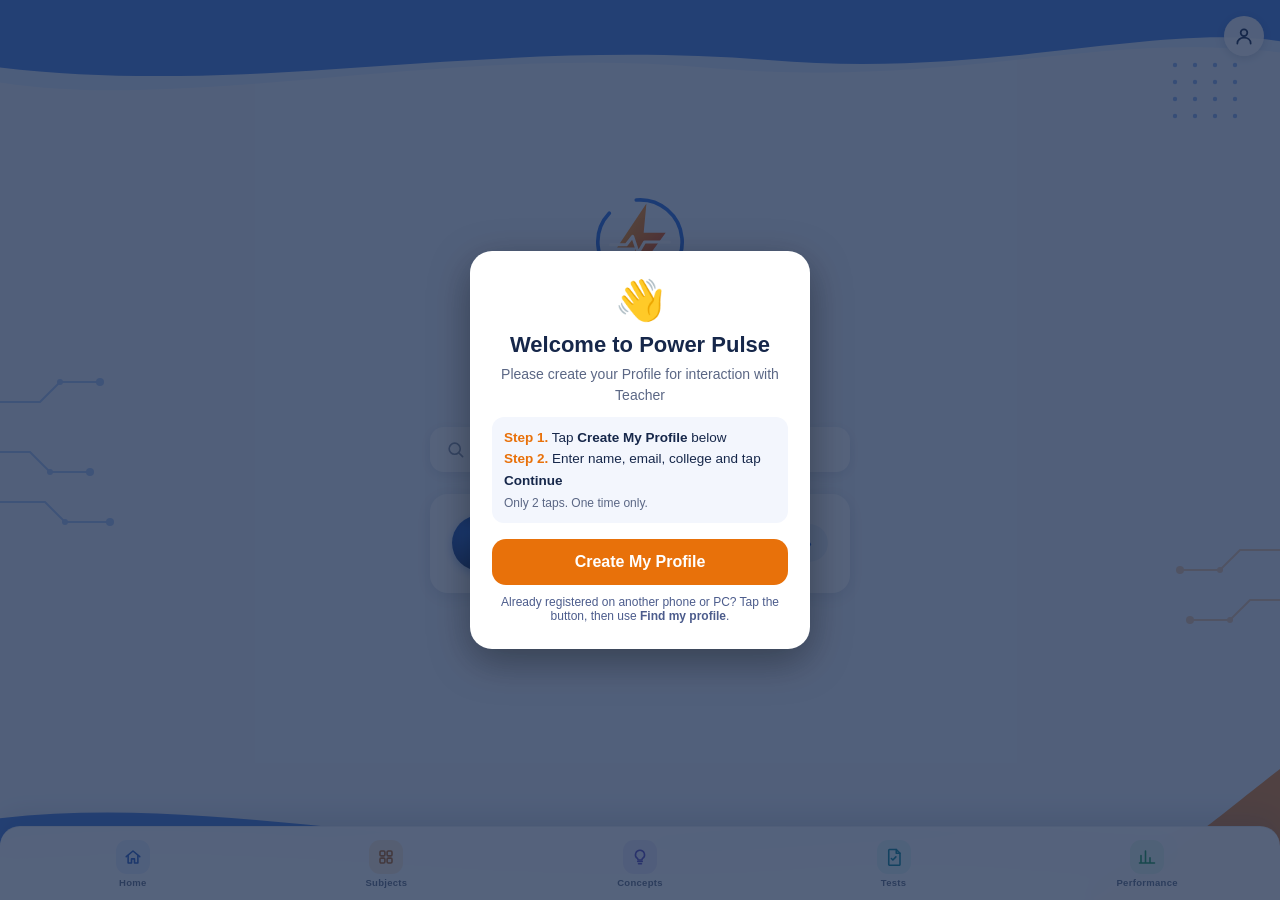
==== commit 0d0615d3: "Add files via upload" ====
--- a/index.html
+++ b/index.html
@@ -188,5 +188,15 @@
 <script src="libs/katex/katex.min.js"></script>
 <script src="libs/katex/auto-render.min.js"></script>
 <script src="app.js"></script>
+<script>
+// Safety net: if app.js is damaged (for example a bad upload), nothing inside it can
+// run - so show a clear message instead of leaving a blank page.
+setTimeout(function () {
+  if (window.__EEE_APP_BOOTED) return;
+  var t = document.getElementById('headerTitle'); if (t) t.textContent = 'Could not start';
+  var a = document.getElementById('app');
+  if (a) a.innerHTML = '<div class="question-card"><div class="question-text">The app could not start.</div><p style="margin-top:10px;color:var(--muted);font-size:14px;line-height:1.5;">Please close and reopen it in a minute. If this keeps happening, tell your teacher - one of the app files (app.js) may not have uploaded correctly.</p></div>';
+}, 30000);   // V108 NEW: was 7000 - slow phones get 30 seconds before this message appears
+</script>
 </body>
 </html>
--- a/style.css
+++ b/style.css
@@ -1,106 +1,473 @@
-const CACHE_NAME = 'eee-practice-v67';
-const ASSETS = [
-  './',
-  './home.html',
-  './index.html',
-  './style.css',
-  './app.js',
-  './manifest.json',
-  './manifest-upload.json',
-  './data/questions.json',
-  './data/config.json',
-  './icons/icon-192.png',
-  './icons/icon-512.png',
-  './icons/icon-teacher-192.png',
-  './icons/icon-teacher-512.png',
-  './upload.html',
-  './upload.js',
-  './libs/pdfjs/pdf.min.mjs',
-  './libs/pdfjs/pdf.worker.min.mjs',
-  './libs/mammoth/mammoth.browser.min.js',
-  './libs/tesseract/tesseract.min.js',
-  './libs/tesseract/worker.min.js',
-  './libs/tesseract/tesseract-core-simd-lstm.wasm',
-  './libs/tesseract/tesseract-core-simd-lstm.wasm.js',
-  './libs/tesseract/eng.traineddata.gz',
-  './libs/pptxgenjs/pptxgen.bundle.js',
-  './libs/katex/katex.min.js',
-  './libs/katex/katex.min.css',
-  './libs/katex/auto-render.min.js',
-  './libs/katex/fonts/KaTeX_AMS-Regular.woff',
-  './libs/katex/fonts/KaTeX_AMS-Regular.woff2',
-  './libs/katex/fonts/KaTeX_Caligraphic-Bold.woff',
-  './libs/katex/fonts/KaTeX_Caligraphic-Bold.woff2',
-  './libs/katex/fonts/KaTeX_Caligraphic-Regular.woff',
-  './libs/katex/fonts/KaTeX_Caligraphic-Regular.woff2',
-  './libs/katex/fonts/KaTeX_Fraktur-Bold.woff',
-  './libs/katex/fonts/KaTeX_Fraktur-Bold.woff2',
-  './libs/katex/fonts/KaTeX_Fraktur-Regular.woff',
-  './libs/katex/fonts/KaTeX_Fraktur-Regular.woff2',
-  './libs/katex/fonts/KaTeX_Main-Bold.woff',
-  './libs/katex/fonts/KaTeX_Main-Bold.woff2',
-  './libs/katex/fonts/KaTeX_Main-BoldItalic.woff',
-  './libs/katex/fonts/KaTeX_Main-BoldItalic.woff2',
-  './libs/katex/fonts/KaTeX_Main-Italic.woff',
-  './libs/katex/fonts/KaTeX_Main-Italic.woff2',
-  './libs/katex/fonts/KaTeX_Main-Regular.woff',
-  './libs/katex/fonts/KaTeX_Main-Regular.woff2',
-  './libs/katex/fonts/KaTeX_Math-BoldItalic.woff',
-  './libs/katex/fonts/KaTeX_Math-BoldItalic.woff2',
-  './libs/katex/fonts/KaTeX_Math-Italic.woff',
-  './libs/katex/fonts/KaTeX_Math-Italic.woff2',
-  './libs/katex/fonts/KaTeX_SansSerif-Bold.woff',
-  './libs/katex/fonts/KaTeX_SansSerif-Bold.woff2',
-  './libs/katex/fonts/KaTeX_SansSerif-Italic.woff',
-  './libs/katex/fonts/KaTeX_SansSerif-Italic.woff2',
-  './libs/katex/fonts/KaTeX_SansSerif-Regular.woff',
-  './libs/katex/fonts/KaTeX_SansSerif-Regular.woff2',
-  './libs/katex/fonts/KaTeX_Script-Regular.woff',
-  './libs/katex/fonts/KaTeX_Script-Regular.woff2',
-  './libs/katex/fonts/KaTeX_Size1-Regular.woff',
-  './libs/katex/fonts/KaTeX_Size1-Regular.woff2',
-  './libs/katex/fonts/KaTeX_Size2-Regular.woff',
-  './libs/katex/fonts/KaTeX_Size2-Regular.woff2',
-  './libs/katex/fonts/KaTeX_Size3-Regular.woff',
-  './libs/katex/fonts/KaTeX_Size3-Regular.woff2',
-  './libs/katex/fonts/KaTeX_Size4-Regular.woff',
-  './libs/katex/fonts/KaTeX_Size4-Regular.woff2',
-  './libs/katex/fonts/KaTeX_Typewriter-Regular.woff',
-  './libs/katex/fonts/KaTeX_Typewriter-Regular.woff2'
-];
-
-self.addEventListener('install', (event) => {
-  event.waitUntil(
-    caches.open(CACHE_NAME).then((cache) => cache.addAll(ASSETS))
-  );
-  self.skipWaiting();
-});
-
-self.addEventListener('activate', (event) => {
-  event.waitUntil(
-    caches.keys().then((keys) =>
-      Promise.all(keys.filter((k) => k !== CACHE_NAME).map((k) => caches.delete(k)))
-    )
-  );
-  self.clients.claim();
-});
-
-self.addEventListener('fetch', (event) => {
-  // Network-first for questions.json so new content shows up when online,
-  // fall back to cache when offline.
-  if (event.request.url.includes('questions.json')) {
-    event.respondWith(
-      fetch(event.request)
-        .then((res) => {
-          const clone = res.clone();
-          caches.open(CACHE_NAME).then((c) => c.put(event.request, clone));
-          return res;
-        })
-        .catch(() => caches.match(event.request))
-    );
-    return;
-  }
-  event.respondWith(
-    caches.match(event.request).then((cached) => cached || fetch(event.request))
-  );
-});
+:root{
+  --primary:#16274A;
+  --primary-light:#2E4570;
+  --accent:#C97A2B;
+  --accent-light:#E8A33D;
+  --correct:#2F9E52;
+  --wrong:#D64545;
+  --marked:#7B4FA0;
+  --notvisited:#9AA5B8;
+  --bg:#EAF1F6;
+  --card:#ffffff;
+  --text:#16213A;
+  --muted:#64748B;
+  --mono:ui-monospace,SFMono-Regular,Menlo,Consolas,'Liberation Mono',monospace;
+}
+*{box-sizing:border-box;margin:0;padding:0;}
+body{
+  font-family:-apple-system,BlinkMacSystemFont,'Segoe UI',Roboto,Arial,sans-serif;
+  background-color:var(--bg);
+  /* Faint blueprint/graph-paper grid - the signature backdrop texture */
+  background-image:
+    linear-gradient(rgba(22,39,74,0.045) 1px, transparent 1px),
+    linear-gradient(90deg, rgba(22,39,74,0.045) 1px, transparent 1px);
+  background-size:22px 22px;
+  color:var(--text);
+  padding-bottom:24px;
+  min-height:100vh;
+}
+.app-header{
+  background:var(--primary);
+  background-image:linear-gradient(135deg, var(--primary) 0%, var(--primary-light) 100%);
+  color:#fff;
+  display:flex;
+  align-items:center;
+  gap:12px;
+  padding:14px 16px;
+  position:sticky;
+  top:0;
+  z-index:10;
+  border-bottom:2px solid var(--accent);
+  box-shadow:0 2px 8px rgba(22,39,74,0.15);
+}
+.app-header h1{font-size:17px;font-weight:700;flex:1;letter-spacing:0.2px;}
+.icon-btn{
+  background:none;border:none;color:#fff;font-size:20px;cursor:pointer;
+  width:32px;height:32px;flex-shrink:0;
+}
+.hidden{display:none !important;}
+
+.exam-strip{
+  background:#DCE7F0;color:var(--primary);
+  display:flex;justify-content:space-between;align-items:center;
+  padding:8px 16px;font-size:13px;font-weight:700;
+  position:sticky;top:58px;z-index:9;
+  font-family:var(--mono);
+  border-bottom:1px solid rgba(22,39,74,0.08);
+}
+.self-paced-tag{background:var(--accent-light);color:#4A2E00;padding:2px 10px;border-radius:10px;font-size:11px;font-family:-apple-system,sans-serif;font-weight:700;}
+.stopwatch-pill{
+  background:#fff;color:var(--primary);border:1px solid #C7D2E0;
+  padding:3px 10px;border-radius:10px;font-family:var(--mono);font-size:12px;
+  font-weight:700;cursor:pointer;user-select:none;
+}
+.stopwatch-pill.running{background:var(--primary);color:#fff;border-color:var(--primary);}
+
+.calc-toggle-btn{
+  background:#fff;color:var(--primary);border:1px solid #C7D2E0;
+  padding:3px 9px;border-radius:10px;font-size:14px;cursor:pointer;line-height:1.6;
+}
+.calc-toggle-btn.active{background:var(--accent);color:#fff;border-color:var(--accent);}
+
+#app.calc-open{padding-bottom:60vh;transition:padding-bottom 0.2s;}
+
+.calc-drawer{
+  position:fixed;left:0;right:0;bottom:0;z-index:50;
+  background:#fff;border-top-left-radius:16px;border-top-right-radius:16px;
+  box-shadow:0 -4px 20px rgba(22,39,74,0.25);
+  max-height:56vh;display:flex;flex-direction:column;
+  transform:translateY(0);transition:transform 0.25s ease;
+}
+.calc-drawer.calc-closed{transform:translateY(105%);}
+.calc-header{
+  display:flex;align-items:center;gap:10px;padding:10px 14px;
+  border-bottom:1px solid #EAF1F6;font-weight:700;color:var(--primary);font-size:13px;
+}
+.calc-header span{flex:1;}
+.calc-mode-btn{
+  background:#EAF1F6;color:var(--primary);border:none;border-radius:8px;
+  padding:5px 10px;font-size:12px;font-weight:700;cursor:pointer;font-family:var(--mono);
+}
+.calc-mode-btn.rad{background:var(--accent);color:#fff;}
+.calc-close-btn{background:none;border:none;font-size:16px;color:var(--muted);cursor:pointer;padding:4px 6px;}
+.calc-display{
+  padding:14px 16px;text-align:right;font-family:var(--mono);
+  font-size:26px;font-weight:700;color:var(--text);background:#F4F6FB;
+  overflow-x:auto;white-space:nowrap;min-height:24px;
+}
+.calc-grid{
+  display:grid;grid-template-columns:repeat(5,1fr);gap:6px;padding:10px;overflow-y:auto;
+}
+.calc-btn{
+  border:none;border-radius:10px;padding:12px 0;font-size:15px;font-weight:700;
+  cursor:pointer;font-family:var(--mono);background:#EAF1F6;color:var(--text);
+}
+.calc-btn:active{opacity:0.7;}
+.calc-fn{background:#DDE7F5;color:var(--primary);font-size:12px;}
+.calc-op{background:#FDECD9;color:#8A4B00;}
+.calc-num{background:#fff;border:1px solid #E4E9F2;}
+.calc-const{background:#E4EFEA;color:#1C6B44;}
+.calc-clear{background:var(--wrong);color:#fff;}
+.calc-back{background:#EAF1F6;}
+.calc-eq{background:var(--primary);color:#fff;}
+.calc-pct{background:#F0E6FB;color:#5A2E8A;}
+
+#app{max-width:640px;margin:0 auto;padding:16px;padding-bottom:120px;}
+
+.list-card{
+  background:var(--card);border-radius:12px;padding:16px;margin-bottom:12px;
+  box-shadow:0 1px 3px rgba(22,39,74,0.1);cursor:pointer;
+  display:flex;justify-content:space-between;align-items:center;
+  border-left:3px solid transparent;
+  transition:border-color .15s;
+}
+.list-card:active{transform:scale(0.98);border-left-color:var(--accent);}
+.list-card .meta{font-size:13px;color:var(--muted);margin-top:4px;}
+
+/* ---------- Icon badges (Subjects, Topics, Profile, Test History, etc.) ---------- */
+.list-card-main{display:flex;align-items:center;gap:13px;min-width:0;}
+.icon-badge{
+  flex-shrink:0;width:42px;height:42px;border-radius:13px;
+  display:flex;align-items:center;justify-content:center;
+}
+.icon-badge svg{width:22px;height:22px;fill:none;stroke-width:2;stroke-linecap:round;stroke-linejoin:round;}
+.icon-badge.sm{width:36px;height:36px;border-radius:11px;}
+.icon-badge.sm svg{width:18px;height:18px;}
+
+.level-btn{
+  display:inline-block;padding:10px 20px;border-radius:20px;
+  background:var(--primary);background-image:linear-gradient(135deg, var(--primary), var(--primary-light));
+  color:#fff;margin:6px 8px 6px 0;border:none;font-size:15px;cursor:pointer;font-weight:600;
+  box-shadow:0 2px 6px rgba(22,39,74,0.25);
+}
+.level-btn.disabled{background:#c9cfe0;background-image:none;cursor:not-allowed;box-shadow:none;}
+
+.question-card{
+  background:var(--card);border-radius:14px;padding:20px;
+  box-shadow:0 1px 3px rgba(22,39,74,0.1);
+  border-top:3px solid var(--accent);
+}
+.question-text{font-size:17px;font-weight:600;margin-bottom:18px;line-height:1.4;}
+.question-image{max-width:100%;border-radius:10px;margin-bottom:18px;display:block;border:1px solid #DCE3EC;}
+.fill-answer-wrap{margin-top:4px;}
+.fill-answer-input{
+  width:100%;padding:14px;border-radius:10px;border:2px solid #DCE3EC;
+  font-size:16px;margin-bottom:10px;font-family:var(--mono);
+}
+.fill-answer-input.correct{border-color:var(--correct);background:#EAF7EE;color:var(--correct);font-weight:700;}
+.fill-answer-input.wrong{border-color:var(--wrong);background:#FBEAEA;color:var(--wrong);font-weight:700;}
+.fill-answer-input[disabled]{cursor:default;}
+.fill-correct-line{color:var(--correct);font-weight:600;font-size:14px;margin-top:-4px;margin-bottom:10px;}
+.raw-text{
+  width:100%;min-height:90px;border-radius:10px;border:1px solid #ccd7e3;
+  padding:12px;font-size:14px;font-family:inherit;margin-bottom:14px;resize:vertical;
+}
+.row-label{font-size:11px;color:var(--muted);font-weight:700;margin-bottom:6px;display:block;text-transform:uppercase;letter-spacing:0.4px;}
+
+.option{
+  display:flex;align-items:center;gap:12px;
+  width:100%;text-align:left;padding:13px 16px;margin-bottom:10px;
+  border:2px solid #DCE3EC;border-radius:10px;background:#fff;
+  font-size:15px;cursor:pointer;
+  transition:border-color .12s, background .12s;
+}
+.option:active{background:#F1F5F9;}
+.option .opt-letter{
+  width:26px;height:26px;border-radius:50%;border:2px solid #C7D2E0;
+  display:flex;align-items:center;justify-content:center;font-size:13px;font-weight:700;
+  color:var(--muted);flex-shrink:0;font-family:var(--mono);
+}
+.option.correct{border-color:var(--correct);background:#EAF7EE;font-weight:600;}
+.option.correct .opt-letter{border-color:var(--correct);background:var(--correct);color:#fff;}
+.option.wrong{border-color:var(--wrong);background:#FBEAEA;font-weight:600;}
+.option.wrong .opt-letter{border-color:var(--wrong);background:var(--wrong);color:#fff;}
+.option[disabled]{cursor:default;}
+.option.chosen{border-color:var(--primary);background:#EAF0FA;font-weight:600;color:var(--text);}
+.option.chosen .opt-letter{border-color:var(--primary);background:var(--primary);color:#fff;}
+.fill-answer-input.chosen{border-color:var(--primary);background:#EAF0FA;color:var(--primary);font-weight:700;}
+.show-solution-btn{
+  display:flex;align-items:center;justify-content:center;gap:9px;width:100%;margin-top:14px;
+  padding:13px 16px;border-radius:14px;cursor:pointer;font-family:inherit;font-size:15px;
+  font-weight:800;letter-spacing:.2px;color:var(--accent);background:#FDF3E6;
+  border:1.5px solid var(--accent);-webkit-tap-highlight-color:transparent;
+  transition:transform .1s,background .15s;
+}
+.show-solution-btn svg{width:19px;height:19px;fill:none;stroke:currentColor;stroke-width:2.1;stroke-linecap:round;stroke-linejoin:round;}
+.show-solution-btn:active{transform:scale(.97);background:#FBE8CF;}
+body.theme-measurements .show-solution-btn{color:#0E8A9C;background:#E3F7FA;border-color:#0E8A9C;}
+body.theme-measurements .show-solution-btn:active{background:#CDEFF4;}
+
+.btn{padding:12px 18px;border-radius:10px;border:none;font-size:14px;font-weight:600;cursor:pointer;}
+.btn-primary{background:var(--primary);background-image:linear-gradient(135deg, var(--primary), var(--primary-light));color:#fff;box-shadow:0 2px 6px rgba(22,39,74,0.25);}
+.btn-secondary{background:#E4EAF1;color:var(--text);}
+.full-width{width:100%;margin-top:14px;}
+
+/* ---------- Primary tab bar (Profile / Subjects / Concepts / Tests / Performance) ---------- */
+.primary-tab-bar{
+  position:fixed;left:0;right:0;bottom:0;z-index:20;
+  max-width:640px;margin:0 auto;
+  display:flex;align-items:stretch;justify-content:space-between;
+  padding:6px 4px calc(6px + env(safe-area-inset-bottom));
+  background:rgba(255,255,255,0.97);
+  -webkit-backdrop-filter:saturate(1.4) blur(12px);backdrop-filter:saturate(1.4) blur(12px);
+  border-top:1px solid rgba(22,39,74,0.08);
+  box-shadow:0 -8px 24px rgba(22,39,74,0.10);
+}
+.ptb-item{
+  flex:1;min-width:0;
+  display:flex;flex-direction:column;align-items:center;justify-content:center;gap:3px;
+  min-height:56px;padding:6px 2px;border:none;background:none;border-radius:14px;
+  color:#8893A8;cursor:pointer;font-family:inherit;-webkit-tap-highlight-color:transparent;
+  transition:color .15s,background .15s,transform .1s;
+}
+.ptb-item svg{width:23px;height:23px;fill:none;stroke:currentColor;stroke-width:2;stroke-linecap:round;stroke-linejoin:round;transition:stroke .15s;}
+.ptb-item span{font-size:9.5px;font-weight:700;letter-spacing:.3px;line-height:1;white-space:nowrap;}
+.ptb-item:active{transform:scale(.93);}
+.ptb-item.active{color:var(--accent, #C97A2B);}
+.ptb-item.active svg{stroke-width:2.3;}
+body.theme-measurements .ptb-item.active{color:#0E8A9C;}
+
+/* ---------- Bottom navigation bar (Home / Topics / Back / Save / Forward) ---------- */
+.bottom-nav{
+  position:fixed;left:0;right:0;bottom:0;z-index:20;
+  max-width:640px;margin:0 auto;
+  display:flex;align-items:center;justify-content:space-between;gap:2px;
+  padding:8px 10px calc(8px + env(safe-area-inset-bottom));
+  background:rgba(255,255,255,0.97);
+  -webkit-backdrop-filter:saturate(1.4) blur(12px);backdrop-filter:saturate(1.4) blur(12px);
+  border-top:1px solid rgba(22,39,74,0.08);
+  border-radius:22px 22px 0 0;
+  box-shadow:0 -10px 28px rgba(22,39,74,0.12);
+}
+.bn-item{
+  flex:1;min-width:0;
+  display:flex;flex-direction:column;align-items:center;justify-content:center;gap:4px;
+  min-height:54px;padding:6px 2px;
+  border:none;background:none;border-radius:16px;
+  color:#55647F;text-decoration:none;cursor:pointer;font-family:inherit;
+  -webkit-tap-highlight-color:transparent;
+  transition:background .15s,color .15s,transform .1s;
+}
+.bn-item svg{
+  width:24px;height:24px;fill:none;stroke:currentColor;
+  stroke-width:2;stroke-linecap:round;stroke-linejoin:round;
+}
+.bn-item span{
+  font-size:9.5px;font-weight:800;letter-spacing:.6px;
+  text-transform:uppercase;line-height:1;
+}
+.bn-item:active{background:rgba(22,39,74,0.09);color:var(--primary);transform:scale(.94);}
+.bn-home{color:var(--accent);}
+.bn-save{
+  flex:1.7;min-width:0;
+  display:flex;align-items:center;justify-content:center;gap:8px;
+  min-height:50px;margin:0 4px;padding:0 10px;
+  border:none;border-radius:16px;cursor:pointer;font-family:inherit;
+  font-size:15px;font-weight:800;letter-spacing:.4px;color:#fff;
+  background:linear-gradient(135deg,var(--accent) 0%,var(--accent-light) 100%);
+  box-shadow:0 8px 18px rgba(22,39,74,0.26),inset 0 1px 0 rgba(255,255,255,0.4);
+  -webkit-tap-highlight-color:transparent;
+  transition:transform .1s,box-shadow .15s,background .25s;
+}
+.bn-save svg{
+  width:20px;height:20px;fill:none;stroke:#fff;
+  stroke-width:3;stroke-linecap:round;stroke-linejoin:round;
+}
+.bn-save:active{transform:scale(.95);box-shadow:0 3px 8px rgba(22,39,74,0.25),inset 0 1px 0 rgba(255,255,255,0.3);}
+.bn-save.saved{background:linear-gradient(135deg,#2F9E52 0%,#43BC6B 100%);}
+
+.toast{
+  position:fixed;left:50%;bottom:calc(96px + env(safe-area-inset-bottom));
+  transform:translateX(-50%) translateY(8px);
+  max-width:86vw;padding:10px 18px;border-radius:999px;
+  background:rgba(22,33,58,0.95);color:#fff;
+  font-size:13px;font-weight:600;text-align:center;
+  box-shadow:0 8px 22px rgba(0,0,0,0.25);
+  opacity:0;pointer-events:none;z-index:45;
+  transition:opacity .2s,transform .2s;
+}
+.toast.show{opacity:1;transform:translateX(-50%) translateY(0);}
+
+.palette-overlay{
+  position:fixed;inset:0;background:rgba(15,23,42,0.5);z-index:50;
+  display:flex;align-items:flex-end;justify-content:center;
+}
+.palette-sheet{
+  background:#fff;width:100%;max-width:640px;border-radius:16px 16px 0 0;
+  padding:18px;max-height:80vh;overflow-y:auto;
+  border-top:3px solid var(--accent);
+}
+.palette-header{display:flex;justify-content:space-between;align-items:center;margin-bottom:12px;}
+.palette-header h2{font-size:17px;}
+.palette-header .icon-btn{color:var(--text);}
+.palette-legend{display:flex;flex-wrap:wrap;gap:10px;font-size:11px;color:var(--muted);margin-bottom:14px;}
+.palette-legend span{display:flex;align-items:center;gap:4px;}
+.dot{width:10px;height:10px;border-radius:50%;display:inline-block;}
+.dot-not-visited{background:var(--notvisited);}
+.dot-not-answered{background:var(--wrong);}
+.dot-answered{background:var(--correct);}
+.dot-marked{background:var(--marked);}
+
+.palette-grid{
+  display:grid;grid-template-columns:repeat(6, 1fr);gap:8px;margin-bottom:16px;
+}
+.palette-num{
+  aspect-ratio:1;border-radius:8px;border:none;font-weight:700;font-size:13px;
+  color:#fff;cursor:pointer;background:var(--notvisited);font-family:var(--mono);
+}
+.palette-num.current{outline:3px solid var(--accent);outline-offset:1px;}
+.palette-num.not-answered{background:var(--wrong);box-shadow:0 0 0 rgba(214,69,69,0);}
+.palette-num.answered{background:var(--correct);box-shadow:0 1px 4px rgba(47,158,82,0.4);}
+.palette-num.marked{background:var(--marked);}
+.palette-num.answered-marked{background:linear-gradient(135deg, var(--correct) 50%, var(--marked) 50%);}
+
+.modal{
+  position:fixed;inset:0;background:rgba(15,23,42,0.55);
+  display:flex;align-items:center;justify-content:center;z-index:100;padding:20px;
+}
+.modal-box{background:#fff;border-radius:14px;padding:22px;max-width:480px;width:100%;border-top:3px solid var(--accent);}
+.modal-box h2{margin-bottom:10px;font-size:18px;color:var(--primary);}
+.modal-box p{color:var(--muted);margin-bottom:18px;font-size:14px;}
+.modal-actions{display:flex;gap:10px;}
+.modal-actions .btn{flex:1;}
+.modal-video{max-width:600px;}
+.video-wrap{position:relative;padding-top:56.25%;border-radius:10px;overflow:hidden;background:#000;}
+.video-wrap iframe{position:absolute;top:0;left:0;width:100%;height:100%;border:none;}
+.video-wrap video{position:absolute;top:0;left:0;width:100%;height:100%;background:#000;}
+
+.submit-summary{
+  display:grid;grid-template-columns:1fr 1fr 1fr;gap:8px;margin-bottom:6px;font-size:12px;
+}
+.submit-summary div{background:var(--bg);border-radius:8px;padding:10px;}
+.submit-summary .num{font-size:20px;font-weight:700;display:block;font-family:var(--mono);color:var(--primary);}
+
+.correct-panel{margin-top:14px;border-top:1px dashed #DCE3EC;padding-top:12px;}
+.correct-panel-label{font-size:13px;font-weight:700;color:var(--correct);margin-bottom:8px;}
+.correct-panel-toggle{
+  background:none;border:none;color:var(--accent);font-weight:700;font-size:14px;
+  cursor:pointer;padding:0;display:flex;align-items:center;gap:6px;
+}
+.correct-panel-toggle .chev{font-size:11px;}
+.correct-panel-body{margin-top:10px;background:var(--bg);border-radius:10px;padding:12px 14px;border-left:3px solid var(--accent-light);}
+.correct-panel-body .explanation-image{max-width:100%;border-radius:8px;margin-bottom:10px;display:block;}
+.correct-panel-body .audio-explanation{width:100%;margin-bottom:10px;display:block;}
+.correct-panel-body .explanation-text{font-size:14px;color:var(--text);line-height:1.5;margin-bottom:8px;}
+.correct-panel-body .video-link{color:var(--primary);font-weight:700;font-size:14px;cursor:pointer;text-decoration:underline;}
+
+.wrong-panel{
+  margin-top:14px;background:#FBEAEA;border-radius:10px;padding:14px;
+  border-left:3px solid var(--wrong);
+}
+.wrong-panel-label{font-size:13px;font-weight:700;color:var(--wrong);margin-bottom:8px;}
+.wrong-panel .explanation-image{max-width:100%;border-radius:8px;margin-bottom:10px;display:block;}
+.wrong-panel .audio-explanation{width:100%;margin-bottom:10px;display:block;}
+.wrong-panel .explanation-text{font-size:14px;color:var(--text);line-height:1.5;margin-bottom:8px;}
+.wrong-panel .video-link{color:var(--primary);font-weight:700;font-size:14px;cursor:pointer;text-decoration:underline;}
+
+.result-row{
+  background:var(--card);border-radius:10px;padding:14px;margin-bottom:10px;
+  box-shadow:0 1px 3px rgba(22,39,74,0.08);
+  border-left:3px solid #DCE3EC;
+}
+.result-row .q{font-weight:600;margin-bottom:8px;}
+.result-row .ans-line{font-size:14px;margin-bottom:2px;}
+.result-row .ans-line.correct-ans{color:var(--correct);}
+.result-row .ans-line.wrong-ans{color:var(--wrong);}
+.review-ques-btn{
+  display:block;margin-top:10px;width:auto;padding:7px 14px;
+  font-size:12.5px;font-weight:700;border-radius:10px;
+}
+.result-row .not-attempted{color:var(--muted);font-style:italic;}
+.result-row .video-link{
+  margin-top:8px;display:inline-block;color:var(--primary);font-weight:700;
+  font-size:14px;cursor:pointer;text-decoration:underline;
+}
+
+/* Signature element: score shown like a digital multimeter / LCD readout */
+.score-summary{
+  background:var(--primary);
+  background-image:linear-gradient(160deg, var(--primary) 0%, #0F1B33 100%);
+  color:#fff;border-radius:14px;padding:22px 20px;
+  text-align:center;margin-bottom:16px;
+  position:relative;overflow:hidden;
+}
+.score-summary::before{
+  content:'';position:absolute;top:0;left:0;right:0;height:2px;
+  background:linear-gradient(90deg, transparent, var(--accent-light), transparent);
+}
+.score-summary .big{
+  font-size:38px;font-weight:700;font-family:var(--mono);
+  color:var(--accent-light);letter-spacing:1px;
+  text-shadow:0 0 12px rgba(232,163,61,0.35);
+}
+
+/* ---------- Subject themes ----------
+   Power Systems: blueprint navy + copper (default, set in :root above)
+   Measurements: instrument-panel teal + cyan, evoking an oscilloscope screen
+   Applied as a class on <body> based on which subject is currently open,
+   so the whole screen - not just an icon - signals which subject you're in. */
+body.theme-measurements{
+  --primary:#0E4F4A;
+  --primary-light:#146B64;
+  --accent:#22B8CF;
+  --accent-light:#5FD8E8;
+}
+body.theme-measurements .score-summary .big{
+  text-shadow:0 0 12px rgba(95,216,232,0.4);
+}
+
+/* Subject-card preview accents on the Subject-selection screen itself,
+   before a theme is active - gives the color association immediately. */
+
+/* ---------- Concepts tab: All Topics / By Subject switch + one-page list ---------- */
+.seg{display:flex;gap:4px;background:#E4EAF3;border-radius:14px;padding:4px;margin-bottom:14px;}
+.seg-btn{flex:1;border:none;background:none;border-radius:11px;padding:10px 6px;font-family:inherit;font-size:14px;font-weight:700;color:#5B6B86;cursor:pointer;transition:background .15s,color .15s,box-shadow .15s;-webkit-tap-highlight-color:transparent;}
+.seg-btn.active{background:#fff;color:var(--primary);box-shadow:0 2px 8px rgba(22,39,74,0.14);}
+.concepts-intro{font-size:13px;color:var(--muted);margin:2px 2px 4px;}
+.concepts-section-title{display:flex;align-items:center;gap:10px;margin:18px 2px 10px;font-size:15px;font-weight:800;color:var(--primary);}
+.concepts-section-title .count{margin-left:auto;font-size:12px;font-weight:700;color:var(--muted);background:#E4EAF3;border-radius:999px;padding:3px 10px;white-space:nowrap;}
+.concepts-note{font-size:12.5px;color:var(--muted);text-align:center;margin:14px 0 4px;}
+
+/* ---------- Search box inside a page (Concepts & Formulas) ---------- */
+.page-search{display:flex;align-items:center;gap:10px;background:#fff;border-radius:14px;padding:12px 14px;margin-bottom:12px;box-shadow:0 2px 10px rgba(22,39,74,0.08);}
+.page-search svg{width:19px;height:19px;flex-shrink:0;fill:none;stroke:#8894A6;stroke-width:2.1;stroke-linecap:round;stroke-linejoin:round;}
+.page-search input{border:none;outline:none;flex:1;min-width:0;font-size:15px;font-family:inherit;color:var(--text);background:none;}
+.page-search input::placeholder{color:#B0BACB;}
+.page-search .clear{display:none;border:none;background:#E4EAF3;color:#5B6B86;width:22px;height:22px;border-radius:50%;font-size:12px;line-height:1;cursor:pointer;flex-shrink:0;}
+.page-search.has-text .clear{display:block;}
+
+/* NEW v79: Conventional page - wide, roomy answer area, nothing hidden behind the bottom bar */
+#app.conv-wide{max-width:900px;padding:10px 8px 190px;}
+#app.conv-wide .question-card{margin-bottom:18px;padding:16px 14px;}
+.conv-answer{margin-top:14px;background:#F6F9FD;border:1px solid #DCE3EC;border-left:4px solid var(--accent);border-radius:10px;padding:14px 12px;}
+.conv-solution{font-size:15px;line-height:1.9;white-space:pre-wrap;word-wrap:break-word;overflow-wrap:anywhere;min-height:120px;}
+.conv-solution .katex{font-size:1.08em;}
+.conv-solution .katex-display{margin:4px 0;overflow-x:auto;overflow-y:hidden;padding:4px 0;}
+.conv-answer .explanation-image{max-width:100%;height:auto;display:block;margin:12px 0;border-radius:8px;}
+.conv-answer .audio-explanation{width:100%;margin-top:10px;}
+
+/* ===== V81 NEW: uniform look for ALL questions & solutions (teacher-uploaded and built-in) ===== */
+.question-text,.opt-text,.explanation-text{font-family:inherit;white-space:pre-line;word-wrap:break-word;overflow-wrap:anywhere;}
+.question-text{color:var(--text);font-size:17px;font-weight:600;line-height:1.45;}
+.opt-text{line-height:1.4;}
+.correct-panel-body .explanation-text,.wrong-panel .explanation-text{font-size:14px;font-weight:400;line-height:1.65;color:var(--text);}
+.question-image,.explanation-image,.correct-panel-body .explanation-image,.wrong-panel .explanation-image{
+  display:block;width:auto;max-width:100%;height:auto;max-height:420px;object-fit:contain;
+  margin:10px auto 14px;background:#fff;border:1px solid #DCE3EC;border-radius:10px;padding:4px;box-sizing:border-box;
+}
+
+/* ===== V86/V88 NEW: Choose Subject page background (whole photo centred, blurred copy fills the rest) ===== */
+body.bg-subjects{background-image:none;background-color:#8fb55a;}
+body.bg-subjects::before{
+  content:'';position:fixed;inset:-20px;z-index:-1;
+  background:url('bg-subjects.jpg') center center/cover no-repeat;
+  filter:blur(16px) saturate(1.1);
+}
+body.bg-subjects::after{
+  content:'';position:fixed;left:0;right:0;top:50%;transform:translateY(-50%);
+  aspect-ratio:622/349;z-index:-1;
+  background:url('bg-subjects.jpg') center center/100% 100% no-repeat;
+  -webkit-mask-image:linear-gradient(to bottom,transparent 0,#000 22%,#000 78%,transparent 100%);
+  mask-image:linear-gradient(to bottom,transparent 0,#000 22%,#000 78%,transparent 100%);
+}
+body.bg-subjects .list-card{background:rgba(255,255,255,0.93);box-shadow:0 2px 8px rgba(0,0,0,0.25);}
